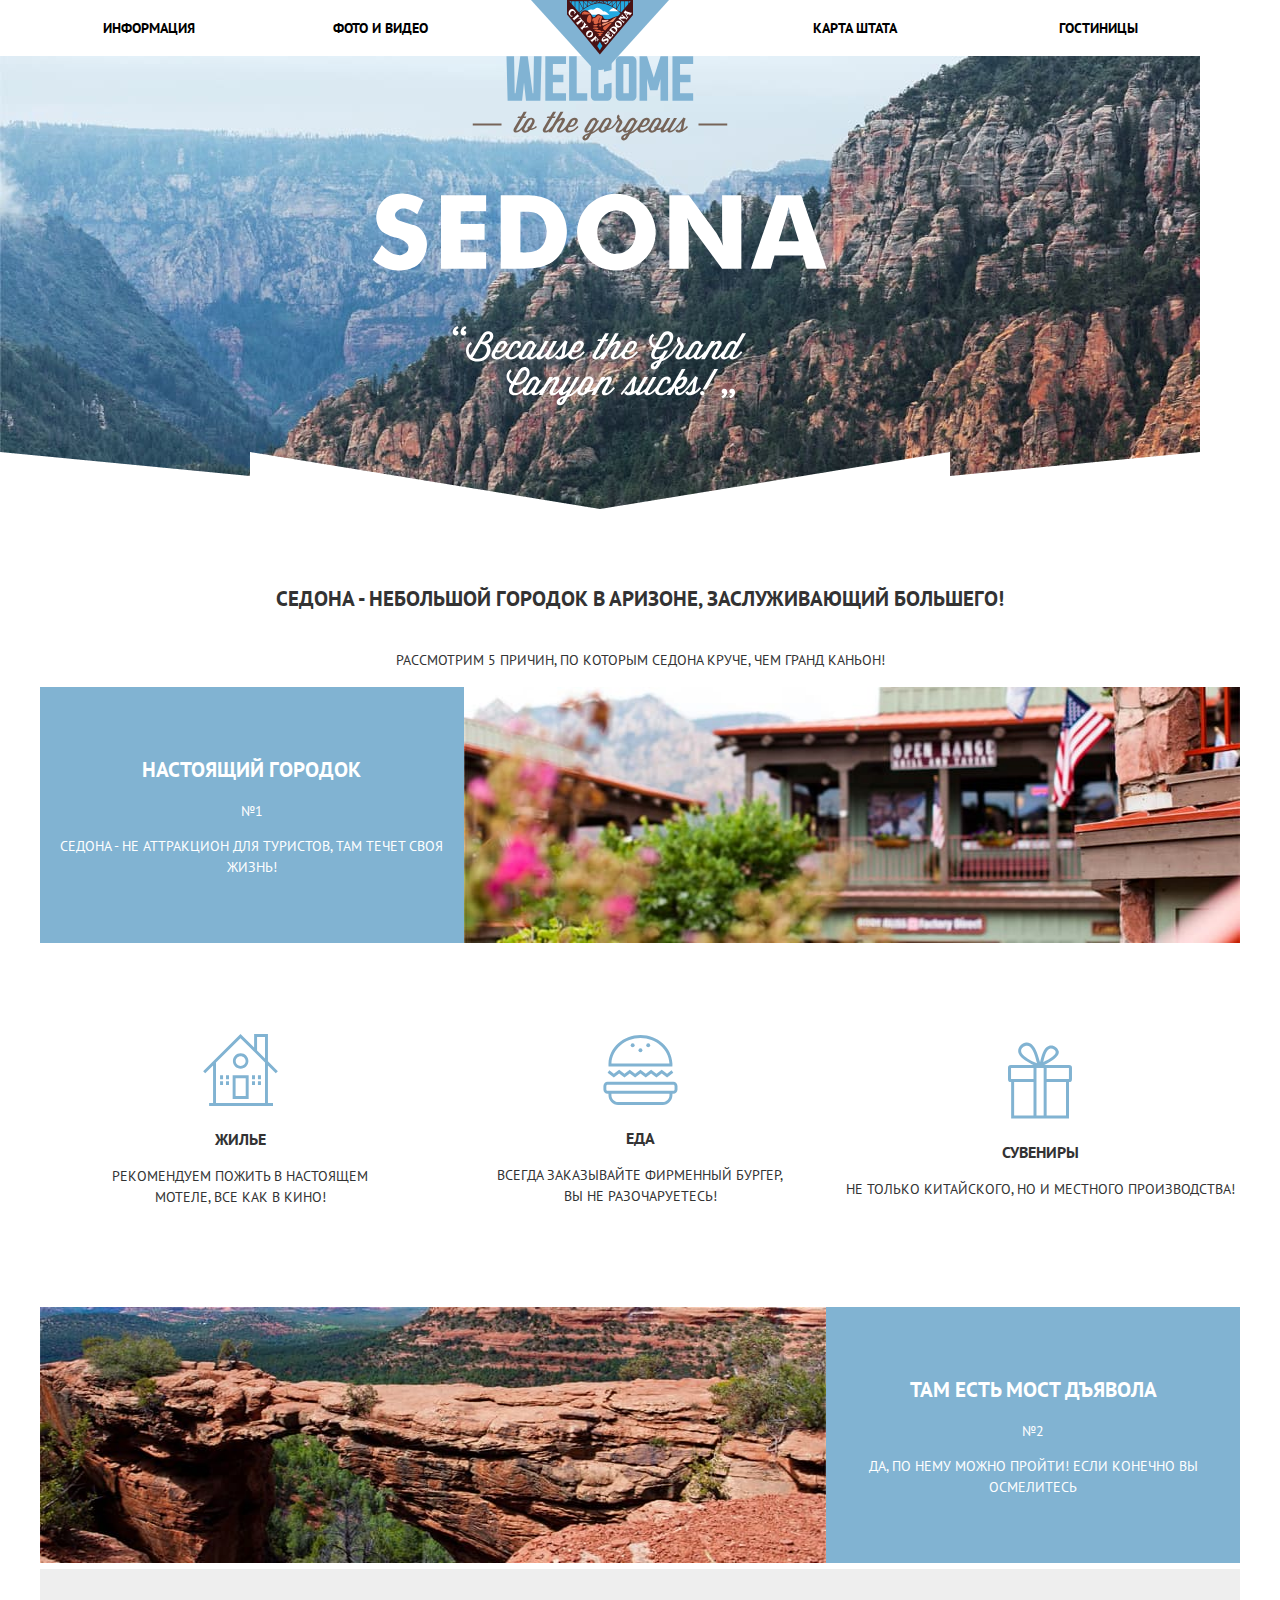
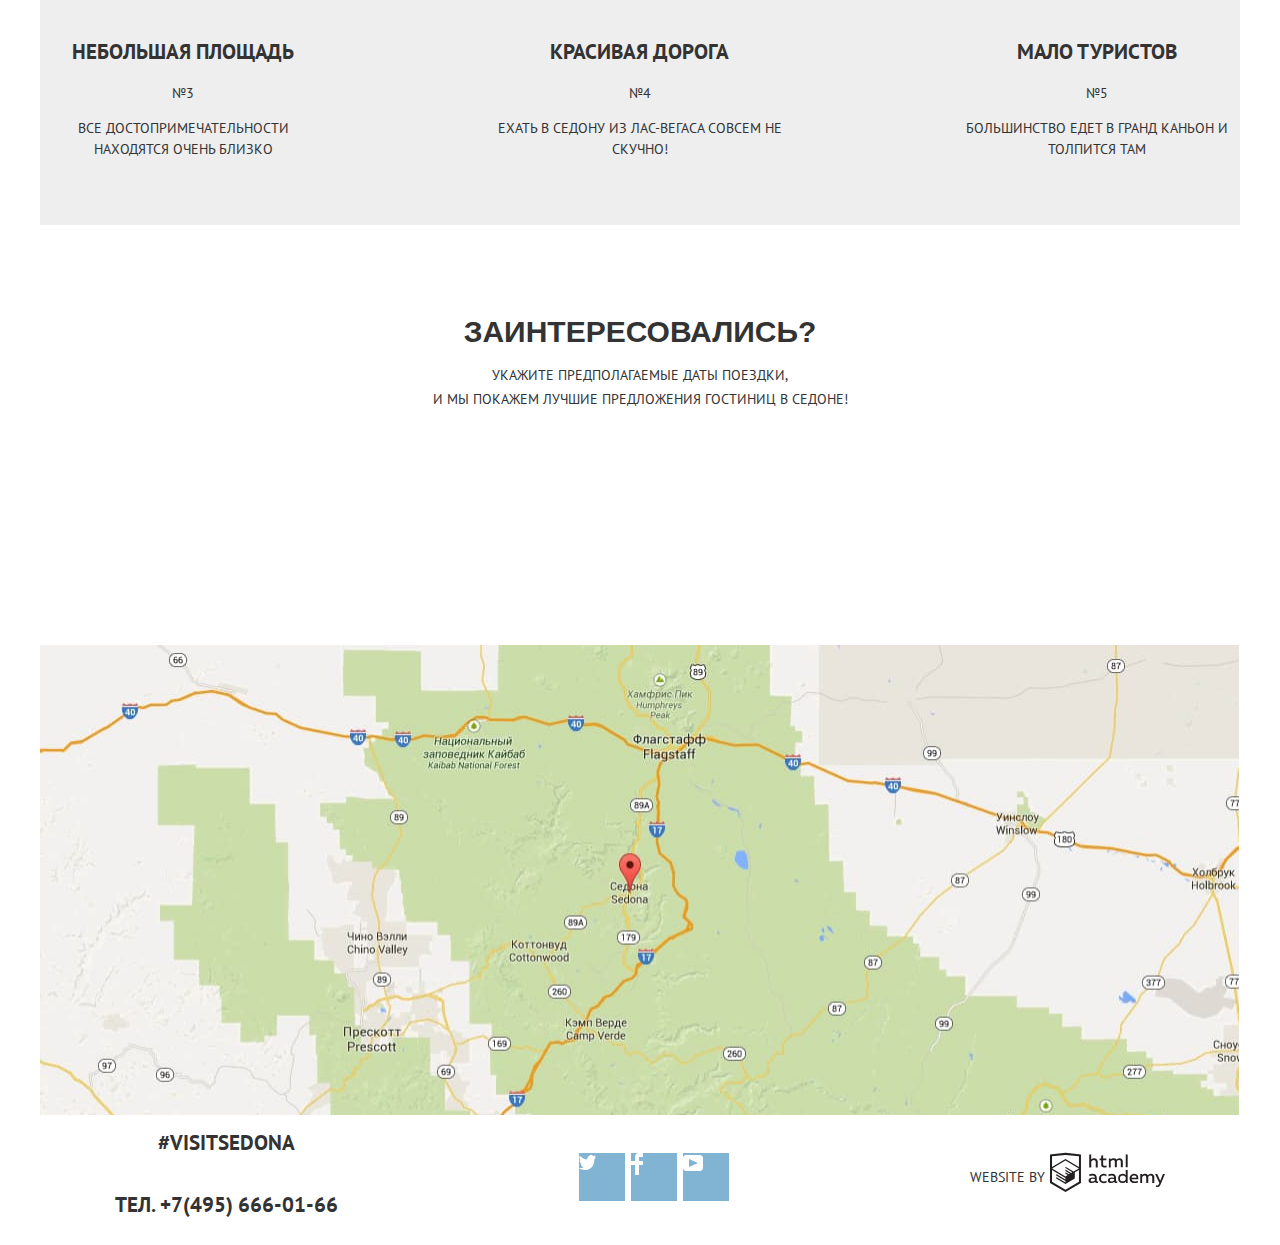
==== index.html @ ca32c901 "main, footer почти готовы" ====
<!DOCTYPE html>
<html class="page" lang="ru">
  <head>
    <meta charset="utf-8">
    <title>Седона</title>
    <link href="https://fonts.googleapis.com/css2?family=PT+Sans:wght@400;700&display=swap" rel="stylesheet">
    <link href="normalize.css" rel="stylesheet">
    <link href="css/style.css" rel="stylesheet">
  </head>

  <body class="page-body">

     <header class="header">
        
      <div class="main-container"> 
        
         
          <nav class="header-navigation">
           <img class="logo" src="img/logo-sedona.svg" width="138" height="70" alt="Логотип города Седона"> 
            <ul class="site-navigation">
             <ul class="menu-left">
              <li><a href="blank.html">Информация</a></li>
              <li><a href="blank.html">Фото и видео</a></li>
             </ul>
             <ul class="menu-right">
              <li><a href="blank.html">Карта штата</a></li>
              <li><a href="hotels.html">Гостиницы</a></li>
             </ul>
            </ul>
           <a>
            <img class="header-image" src="img/intro-welcome.svg" width="456" height="350" alt="Добро пожаловать в Седону">
          </a>
          </nav>
          <img class="mask" src="img/shape.png" width="1200" height="57">
        
       </div> 
          

        
     </header>

       <main class="main-container">
         <h1 class="visually-hidden">Sedona</h1>
         
         <section class="intro">
           <h2 class="visually-hidden">Причины</h2>
            <h3>Седона - небольшой городок в Аризоне, 
             заслуживающий большего!</h3>
            <p>
             Рассмотрим 5 причин, по которым Седона круче, чем Гранд Каньон!
            </p>
         </section>

        <div class="wrapper">
        <section class="features">
          <h3 class="visually-hidden">Преимущества</h3>
           
          <ul class="features-list"> 
            <li class="list-bg">
              <h3>Настоящий городок</h3>
              <span>
                №1
              </span>
              <p class="sedona-info">
                Седона - не аттракцион для туристов, там течет своя жизнь!
              </p>
            </li>
            <li>
              <figure class="image">
                <img src="img/cafe.jpg" width="800" height="256" alt="Кафе в Седоне"> 
              </figure>
            </li>
           </ul>

            <ul class="features-list-first">
                <li class="feature-item">
                  <img src="img/icon-1.svg" width="75" height="72" alt="Жилье"> 
                  <h3>Жилье</h3>
                  <p>
                    Рекомендуем пожить в настоящем<br> мотеле, все как в кино!
                  </p>
                </li>
                <li class="feature-item">
                  <img src="img/icon-3.svg" width="75" height="70" alt="Еда">
                  <h3>Еда</h3>
                  <p>
                    Всегда заказывайте фирменный бургер,<br> вы не разочаруетесь!
                  </p>
                </li>
                <li class="feature-item">
                  <img src="img/icon-2.svg" width="64" height="77" alt="Сувениры">
                  <h3>Сувениры</h3>
                  <p>
                     Не только китайского, но и местного производства!
                  </p>
                </li>
             </ul>
            
            <ul class="features-list">
            <li>
              <figure class="image">
                <img src="img/canyon.jpg" width="800" height="256" alt="Каньон в Седоне">
              </figure>
            </li> 
            <li class="list-bg">
              <h3>Там есть мост дъявола</h3>
              <span>
                №2
              </span>
              <p class="sedona-info">
                Да, по нему можно пройти! Если конечно вы осмелитесь
              </p>
            </li>
           </ul>

           <ul class="features-list-second">
            <li>
              <h3>Небольшая площадь</h3>
              <span>
                №3
              </span>
              <p>
                Все достопримечательности находятся очень близко
              </p>
            </li>
            <li>
              <h3>Красивая дорога</h3>
              <span>
                №4
              </span>
              <p>
                Ехать в Седону из Лас-Вегаса совсем не скучно!
              </p>
            </li>
            <li>
              <h3>Мало туристов</h3>
              <span>
                №5
              </span>
              <p>
                Большинство едет в Гранд Каньон и толпится там
              </p>
            </li>
          </ul>

         </section> 
         </div>

         <section>
          <div class="booking"> 
           <button class="button-form" type="button">Заинтересовались?</button>
           <p>
             Укажите предполагаемые даты поездки,<br>
             и мы покажем лучшие предложения гостиниц в Седоне!
           </p>
           </div>
         </section>
         <div class="map">
           <img src="img/map.jpg" width="1199" height="594" alt="Как добраться">
         </div>
          
       </main>

    <footer class="footer">
      <div class="container">
      <section class="footer-contacts">
         <h2>#visitsedona</h2>
        <p class="footer-phone-number">
          тел. +7(495) 666-01-66
        </p>      
      </section>

      <section class="footer-social">
        <h2 class="visually-hidden">Давайте дружить</h2>
        <div class="social">

            <a class="button button-social twitter background" href="blank.html">
              <img src="img/twitter.svg" width="17" height="17" alt="Twitter">
            </a>
          
            <a class="button button-social facebook background" href="blank.html">
              <img src="img/fb-icon.svg" width="12" height="22" alt="Facebook">
            </a>
         
            <a class="button button-social youtube background" href="blank.html">
              <img src="img/youtube.svg" width="20" height="16" alt="YouTube">
            </a>
          
      </div>
      </section>

      <p class="footer-copyright">
        <span class="developer">Website by</span>
        <a href="https://htmlacademy.ru">
        <img class="logo-developer" src="img/logo-htmlacademy.svg" width="115" height="41" alt="Логотип HTML Academy">
        </a>
      </p>
      </div>
    </footer>

    <section class="modal">
      <button class="button button-booking" type="button">Поиск гостиницы в Седоне</button>
       <form class="search-form" action="https://echo.htmlacademy.ru" method="post">
        <p>
         <label for="checkin-date">Дата заезда:</label>                  
         <input class="checkin-date" id="checkin-date" type="text" name="date" placeholder="01.01.2020">     
       </p>
       <p>
         <label for="checkout-date">Дата выезда:</label>                  
         <input class="checkout-date" id="checkout-date" type="text" name="date" placeholder="01.01.2020">     
       </p>
       <p>
         <label for="adults">Взрослые:</label>                  
         <input class="adults" id="adults" type="number" name="adults" >     
       </p>
       <p>
         <label for="childs">Дети:</label>                  
         <input class="childs" id="childs" type="number" name="childs" >     
       </p>
       <button class="button button-search" type="submit">Найти</button>
      </form>  
      </section>
    
  </body>
</html>
---- css/style.css ----
:root {
  --basic-black: #000000;
  --basic-extra-dark: #333333;
  --basic-dark-brown: #503e33;
  --basic-brown: #604e43;
  --basic-dark: #766357;
  --basic-grey: #666666;
  --basic-dark-blue: #5496bd;
  --basic-blue: #669ec0;
  --basic-neutral: #81b3d2;
  --basic-neutral-light: #eBeBeB;;
  --basic-extra-light: #eeeeee;
  --basic-light: #e5e5e5;
  --basic-white: #ffffff;

  --special: #f2f2f2;
}

body {
  min-width: 1200px;
  margin: 0;
  padding: 0;
  font-family: "PT Sans", sans-serif;
  font-size: 14px;
  line-height: 21px;
  font-weight: normal;
  color: var(--basic-extra-dark);
  text-transform: uppercase;
  background-color: var(--basic-white);
}

@font-face {
  font-family: "ptsans";
  src: url("ptsans.woff2") format("woff2"),
       url("ptsans.woff") format("woff");
  font-style: normal;
  font-weight: normal;
}

a {
  text-decoration: none;
}

img {
  max-width: 100%;
 /* height: auto;*/
}

.visually-hidden {
  position: absolute;
  clip: rect(0 0 0 0);
  width: 1px;
  height: 1px;
  margin: -1px;
}

.booking {
  line-height: 24px; 
  text-align: center;
}

 /* buttons */

.button-form {
  padding: 0;
  border: none;
  font-style: inherit;
  font-size: 30px;
  font-weight: bold;
  text-transform: uppercase;
  color: inherit;
  background-color: transparent;
  cursor: pointer;
}

.button {
  background-color: var(--basic-neutral);
  color: var(--basic-white);
  font-size: 21px;
  font-style: inherit;
  font-weight: bold;
  text-transform: inherit;
  border: none;
}

.button:hover {
  background-color: var(--basic-blue);
}

.button:focus {
  background-color: var(--basic-dark-blue);
  outline: none;
}

.button-hotel {
  font-size: 14px;
  font-style: normal;
}

.button-booking {
  background-color: var(--basic-dark);
  font-size: 14px;
}
.button-booking:hover {
  background-color: var(--basic-brown);
}

.button:focus:not(.button-hotel):not(.button-search) {
  background-color: var(--basic-dark-brown) ;
}

/* Modal */

.modal {
  font-weight: bold;
  color: var(--basic-black);
  background-color: var(--basic-white);
  box-shadow: 0px 7px 15px rgba(0, 1, 1, 0.15);
  line-height: 26px;
}

.modal .button-booking,
.button-search {
   font-size: 21px;
   font-weight: bold;
 }

.search-form input[type="text"],
.search-form input[type="number"] {
  font: inherit;
  font-weight: bold;
  color: var(--basic-black);
  text-transform: uppercase;
  background-color: var(--special);
  border: none;
}

.search-form input[type="text"]:hover {
  background-color: var(--basic-neutral-light);
}

.search-form input[type="text"]:focus {
  background-color: var(--basic-white);
  outline: none;
}

.search-form input[type="number"]:focus {
  outline: none;
}

.checkin-date,
.checkout-date {
  background-image: url("../img/calendar.svg");
  background-position: right;
  background-repeat: no-repeat;
}

.adults,
.childs {
  background-image: url("../img/rectangle.svg"),
                    url("../img/union.svg");
  background-position: right 20px;
  background-repeat: no-repeat;
}

.modal {
  display: none;
}

/* Grid */

.page {
  height: 100%;
}

.page-body {
  min-height: 100%;
  display: grid;
  grid-template-rows: min-content 1fr min-content;
  align-content: start;
}

.container {
  width: 1050px;
  margin: 0 auto;
}

.main-container {
  width: 1200px;
  margin: 0 auto;
}

/* header */

.header {
  font-size: 14px;
  font-weight: bold;
  line-height: 26px;
  min-height: 56px;
  color: var(--basic-black);
  background-color: var(--basic-white);
  background-image: url("../img/bg.jpg");               
  background-position: top center;
  background-repeat: no-repeat; 
  position: relative;
  width: 1200px;
  height: 565px;
}

.mask {
  position: absolute;
  top: 452px;
}

.header-navigation {
  display: flex;
  flex-direction: column;
  align-items: center; 
}

.header-image {
  position: relative;
  width: 456px;
  height: 350px;
  order: 2;
}

.menu-left {
  display: flex;
  justify-content: space-between;
  width: 325px;
  list-style: none;
  padding-right: 130px;
}

.menu-right {
  display: flex;
  justify-content: space-between;
  width: 325px;
  list-style: none;
  padding-left: 130px;
}

.header-navigation-wrapper {
  display: flex;
  width: 100%;
  justify-content: center;
  margin-bottom: 70px;
  background-color: var(--basic-white);
}

.logo {
  position: absolute;
} 
  
.site-navigation {
  display: flex;
  justify-content: space-around;
  flex-wrap: wrap;
  width: 1200px;
  margin: 0;
  padding: 0;
  list-style: none;
  height: 56px;
  background-color: var(--basic-white);
} 

.site-navigation a {
  color: var(--basic-black);
  display: block;
  padding-top: 15px;
  padding-bottom: 15px;
}

.site-navigation a:hover {
  color: var(--basic-neutral);
}

.site-navigation a:focus {
  color: var(--basic-black);
  opacity: 0.3;
}

.site-navigation a:active {
  color: var(--basic-dark);
}

.booking {
  display: flex;
  flex-direction: column;
  justify-content: center;
  align-items: center;
  min-height: 290px;
}

.sedona-info {
  text-align: center;
}

/* footer */

.footer {
  position: relative; 
  background-color: var(--basic-white);
}

.footer .container {
  display: flex;
  justify-content: space-between;
  align-items: center;
}

.footer-contacts {
  display: flex;
  flex-direction: column;
  justify-content: center;
  align-items: center;
  margin: 0;
}

.social {
  display: flex;
  width: 150px;
  justify-content: space-between;
  align-items: center;
}

.background {
  width: 46px;
  height: 48px;
  fill: var(--basic-neutral);
}

.footer-phone-number {
  font-size: 21px;  
  line-height: 26px;
  font-weight: bold;
}

.footer-copyright {
  display: flex;
  width: 195px;  
  justify-content: space-between;
  line-height: 26px;
}

.developer {
  align-self: center;  
}

/* main */

.intro {
  display: flex;
  flex-direction: column;
  justify-content: center;
  align-items: center;
  text-align: center;
  line-height: 26px;
}

.intro h3 {
  font-size: 21px;
}

.features-list h3 {
  font-size: 21px;  
}

.feature-item {
  list-style: none;
  text-align: center;
}

.features-list {
  display: flex;
  list-style: none;
  margin: 0;
  padding: 0;  
}

.features-list-first {
  display: grid;
  min-height: 330px;
  grid-template-columns: 1fr 1fr 1fr;
  padding: 0;
  align-items: center;
}

.list-bg {
  display: flex;
  flex-direction: column;
  justify-content: center;
  align-items: center;
  max-height: 256px;
  color: var(--basic-white);
  background-color: var(--basic-neutral);
}

.features-list-second {
  display: grid;
  grid-template-columns: 1fr 1fr 1fr;
  align-items: center;
  column-gap: 170px;
  
  min-height: 256px;
  list-style: none;
  margin: 0;
  padding: 0;
  background-color: var(--basic-extra-light);
}

.features-list-second li {
  display: flex;
  flex-direction: column;
  justify-content: center;
  align-items: center;
}

.features-list-second p {
  text-align: center;
}

.features-list-second h3 {
  font-size: 21px;
  line-height: 21px;
}

.image {
  margin: 0;
  padding: 0;
}

.mask {
  background-position: center;
}

.map {
  position: relative;
  top: 130px;
}
/* hotels.html */

.hotels-list {
  list-style: none;
 }

.up,
.down {
  outline: none;
}

.group {
  border: none;
}

.facilities,
.accomodation,
.sort {
  list-style: none;
}

.hotels h2:hover {
  color: var(--basic-neutral);
}

.hotels h2:active {
  color: var(--basic-black);
  opacity: 0.3;
}

/* range-slider */

.filter {
  margin: 0;
  padding: 0;
  border: none;  
}

.range-filter {
  width: 302px;
  margin-top: 20px;
}

.filter legend {
  font-weight: bold;
  font-size: 16px;
  line-height: 21px;
  color: var(--basic-black);
  text-transform: uppercase;
 }

 .range-controls {
  position: relative; 
  height: 80px;
  padding-top: 39px;
  border-radius: 5px;
  margin-bottom: 23px;
 }

 .range-controls .scale {
   height: 2px;
   background-color: var(--basic-black);
   mix-blend-mode: normal;
   opacity: 0.3;
 }

 .range-controls .bar {
   width: 248px;
   height: 2px;
   background: var(--basic-neutral);
 }

 .range-controls .toggle {
  position: absolute;
  top: 31px;
  left: 0;
  width: 4px;
  height: 4px;
  padding: 0;
  border-radius: 50%;
  box-shadow: #ababab;
  border: 8px solid var(--basic-neutral);
  background-color: #ababab;
  box-shadow: 0 2px 1px 0 #cfcfcf;
  cursor: pointer;
}

.range-controls .toggle-min {
  left: 0;
}

.range-controls .toggle-max {
  left: 248px;
}

.price-control label {
  font-size: 14px;
  text-transform: uppercase;
  color: var(--basic-extra-dark); /* поменять */
}

.price-control input {
  font-size: inherit;
  width: 159px;
  height: 36px;
  text-align: center;
  color: var(--basic-extra-dark);/* поменять */
}

.price-control {
  display: flex;
  justify-content: space-between;
}
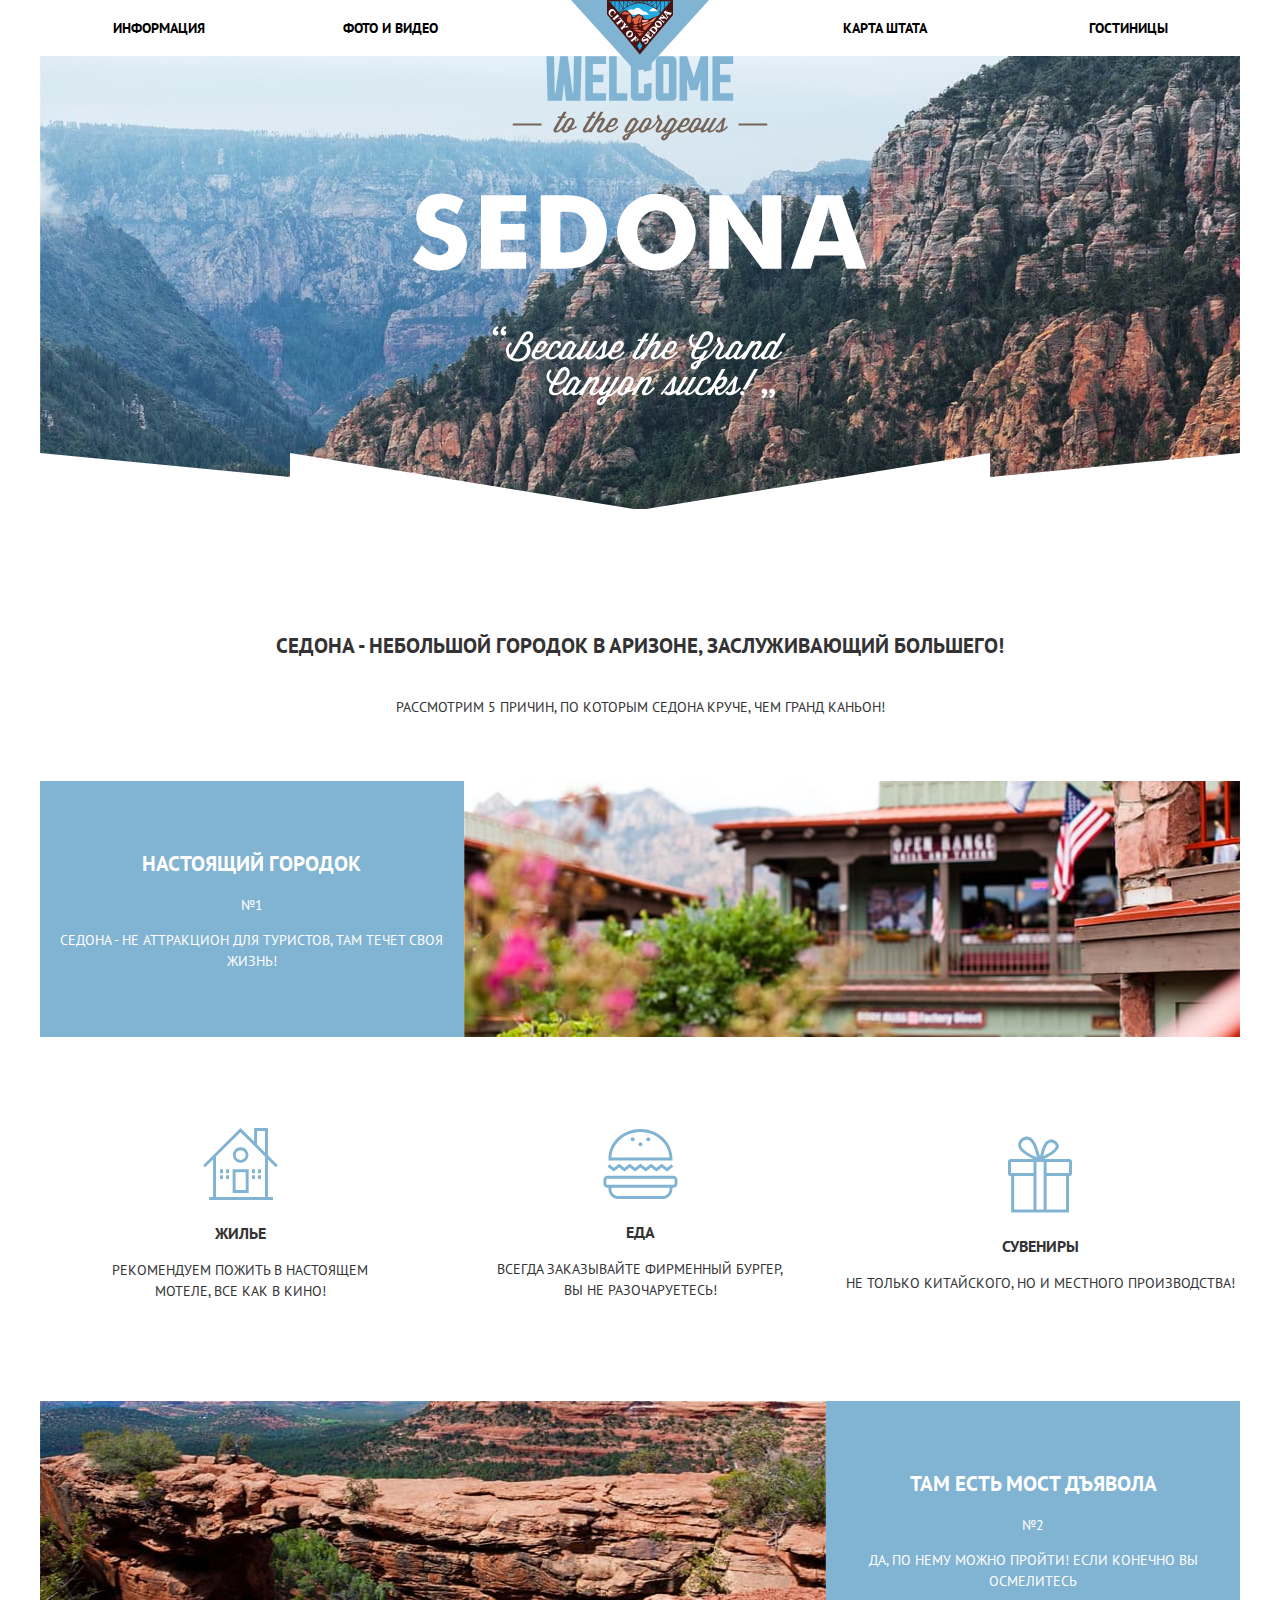
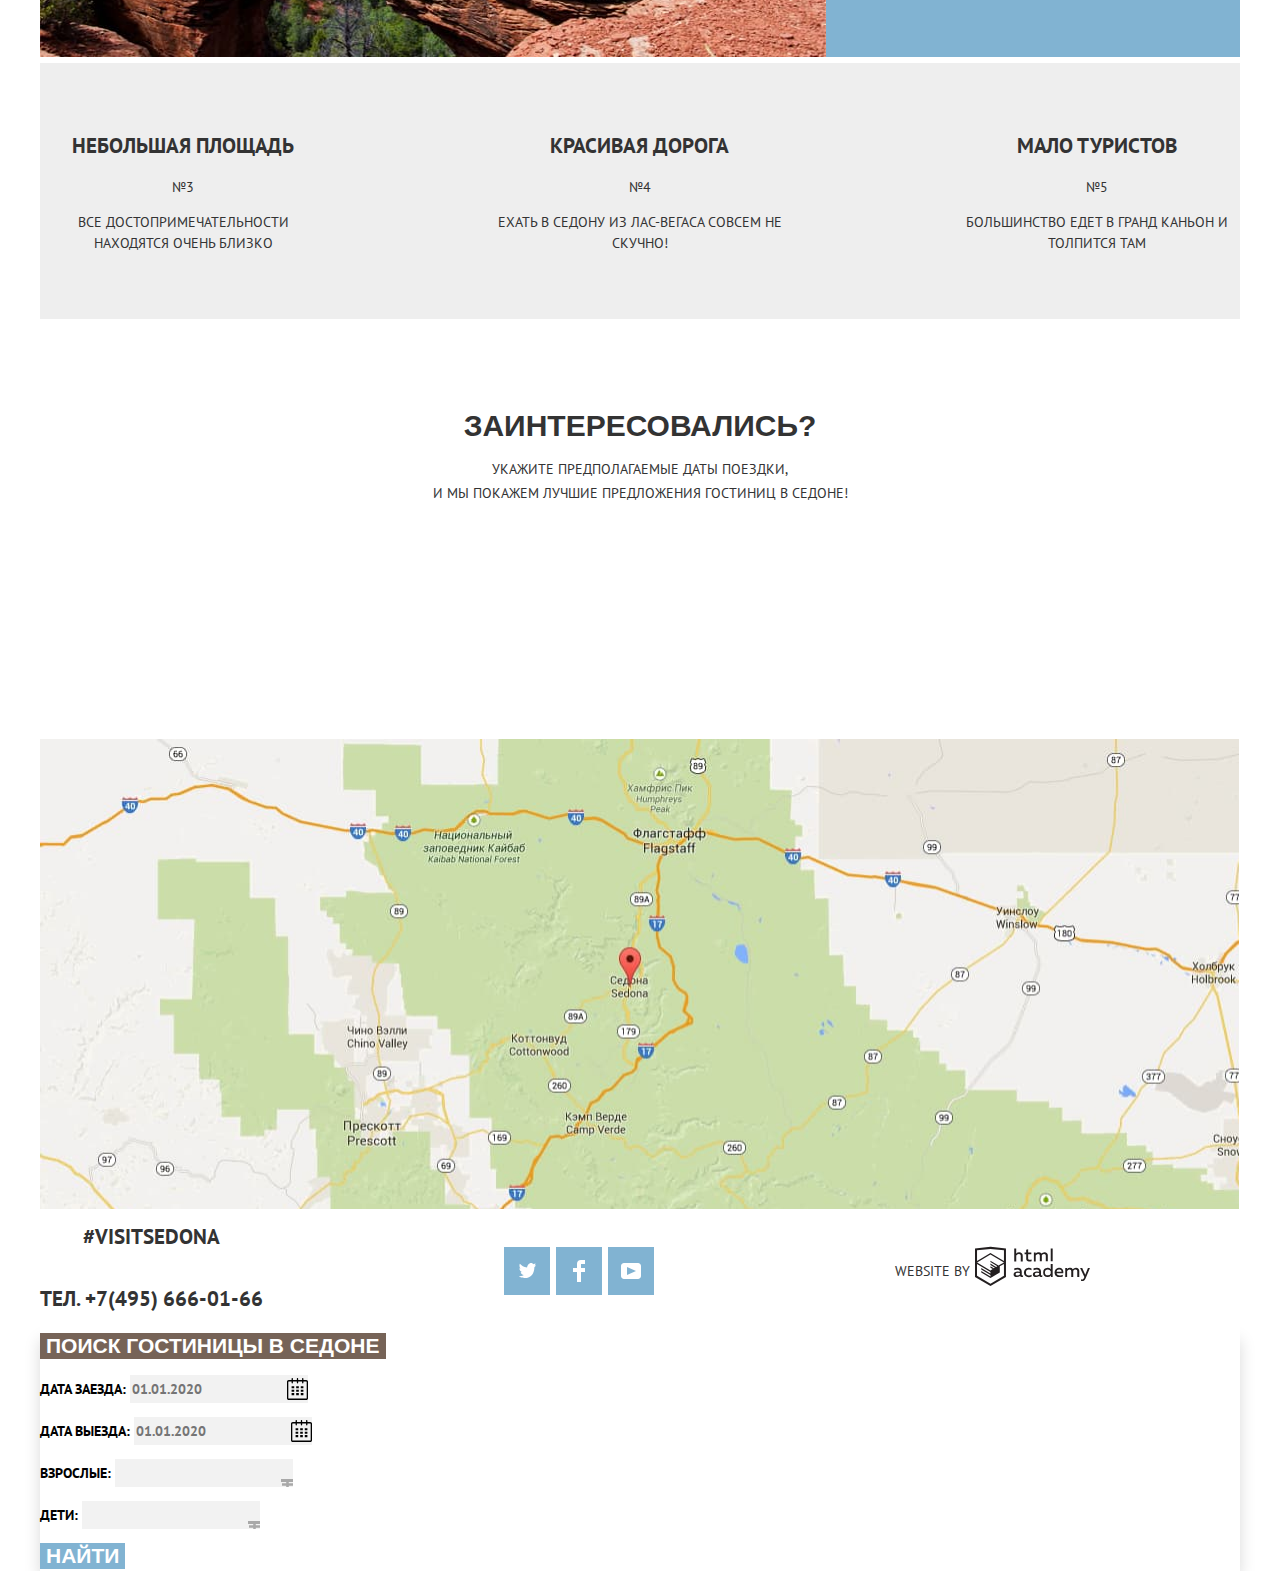
==== commit e2101b76: "сетки . продолжение" ====
--- a/index.html
+++ b/index.html
@@ -4,17 +4,16 @@
     <meta charset="utf-8">
     <title>Седона</title>
     <link href="https://fonts.googleapis.com/css2?family=PT+Sans:wght@400;700&display=swap" rel="stylesheet">
-    <link href="normalize.css" rel="stylesheet">
+    <link href="css/normalize.css" rel="stylesheet">
     <link href="css/style.css" rel="stylesheet">
   </head>
 
   <body class="page-body">
 
-     <header class="header">
+     <header class="header-main">
         
       <div class="main-container"> 
         
-         
           <nav class="header-navigation">
            <img class="logo" src="img/logo-sedona.svg" width="138" height="70" alt="Логотип города Седона"> 
             <ul class="site-navigation">
@@ -26,10 +25,11 @@
               <li><a href="blank.html">Карта штата</a></li>
               <li><a href="hotels.html">Гостиницы</a></li>
              </ul>
+             <div class="header-image">
+              <img src="img/intro-welcome.svg" width="456" height="350" alt="Добро пожаловать в Седону">
+            </div>
             </ul>
-           <a>
-            <img class="header-image" src="img/intro-welcome.svg" width="456" height="350" alt="Добро пожаловать в Седону">
-          </a>
+           
           </nav>
           <img class="mask" src="img/shape.png" width="1200" height="57">
         
--- a/css/style.css
+++ b/css/style.css
@@ -163,9 +163,9 @@
   background-repeat: no-repeat;
 }
 
-.modal {
+/* .modal {
   display: none;
-}
+} */
 
 /* Grid */
 
@@ -178,21 +178,20 @@
   display: grid;
   grid-template-rows: min-content 1fr min-content;
   align-content: start;
+  justify-content: center;
 }
 
 .container {
   width: 1050px;
-  margin: 0 auto;
 }
 
 .main-container {
   width: 1200px;
-  margin: 0 auto;
 }
 
 /* header */
 
-.header {
+.header-main {
   font-size: 14px;
   font-weight: bold;
   line-height: 26px;
@@ -209,7 +208,7 @@
 
 .mask {
   position: absolute;
-  top: 452px;
+  top: 453px;
 }
 
 .header-navigation {
@@ -220,9 +219,13 @@
 
 .header-image {
   position: relative;
+  align-content: center;
   width: 456px;
   height: 350px;
-  order: 2;
+} 
+
+ul .menu-left {
+  padding-left: 0;
 }
 
 .menu-left {
@@ -265,7 +268,7 @@
   background-color: var(--basic-white);
 } 
 
-.site-navigation a {
+.site-navigation a:not(.header-image) {
   color: var(--basic-black);
   display: block;
   padding-top: 15px;
@@ -326,6 +329,9 @@
 }
 
 .background {
+  display: flex;
+  justify-content: center;
+  align-items: center;
   width: 46px;
   height: 48px;
   fill: var(--basic-neutral);
@@ -355,6 +361,7 @@
   flex-direction: column;
   justify-content: center;
   align-items: center;
+  height: 216px;
   text-align: center;
   line-height: 26px;
 }
@@ -431,33 +438,127 @@
   padding: 0;
 }
 
-.mask {
-  background-position: center;
-}
-
 .map {
   position: relative;
   top: 130px;
 }
+
 /* hotels.html */
 
-.hotels-list {
-  list-style: none;
- }
-
-.up,
-.down {
+.header {
+  font-weight: bold;
+  line-height: 26px;
+  height: 56px;
+}
+
+.form {
+  display: flex;
+  justify-content: space-between;
+  font-size: 16px;
+  line-height: 21px;
+  color: var(--basic-white);
+  background-image: url("../img/bg.jpg");
+}
+
+.hotels-list  {
+  display: flex;
+  flex-direction: column;
+  justify-content: space-between;
+  height: 452px;
+  margin: 0;
+  padding: 0;
+  list-style: none;
+}
+
+.hotel-wrap {
+  display: flex;
+  justify-content: flex-start;
+}
+
+.hotels-list .hotel-intro {
+  display: flex;
+  flex-direction: row;
+  justify-content: space-between;
+} 
+
+.hotel-info-wrapper {
+  display: flex;
+  flex-direction: column;
+  width: 256px;
+  justify-content: space-between;
+}
+
+.hotel-info-wrapper h2 {
+  margin: 0;
+}
+
+.hotel-image {
+  padding-right: 30px;
+}
+
+/* output */
+
+.output {
+  display: flex;
+  justify-content: space-between;
+  align-items: center;
+  height: 87px;
+}
+
+.found {
+  font-size: 21px;
+  font-weight: bold;
+  line-height: 26px;
+}
+
+.sort-by {
+  display: flex;
+  justify-content: space-between;
+  font-size: 12px;
+  line-height: 18px;
+  color: var(--basic-black);
+  border: none;
+}
+
+.sort-by .by {
+  display: flex;
+  justify-content: space-between;
+  list-style: none;
+  margin: 0;
+  padding: 0;
+}
+
+.by li:not(.price) {
+  text-decoration: underline;
+  text-decoration-style: dotted;
+  text-decoration-color: var(--basic-neutral);
+  opacity: 0.3;
+}
+
+.by .price {
+  color: var(--basic-neutral);
+}
+
+.up-down {
+  background-color: transparent;
   outline: none;
+  border: none;
 }
 
 .group {
   border: none;
+}
+
+.group legend {
+  font-weight: bold;
 }
 
 .facilities,
 .accomodation,
 .sort {
   list-style: none;
+  margin: 0;
+  padding: 0;
 }
 
 .hotels h2:hover {
@@ -469,6 +570,12 @@
   opacity: 0.3;
 }
 
+.bg-hotels {
+  background-image: url("../img/bg.jpg");
+  background-repeat: no-repeat;
+  /*filter: blur(5px);*/
+}
+
 /* range-slider */
 
 .filter {
@@ -486,7 +593,7 @@
   font-weight: bold;
   font-size: 16px;
   line-height: 21px;
-  color: var(--basic-black);
+  color: var(--basic-white);
   text-transform: uppercase;
  }
 
@@ -500,7 +607,7 @@
 
  .range-controls .scale {
    height: 2px;
-   background-color: var(--basic-black);
+   background-color: var(--basic-white);
    mix-blend-mode: normal;
    opacity: 0.3;
  }
@@ -508,7 +615,7 @@
  .range-controls .bar {
    width: 248px;
    height: 2px;
-   background: var(--basic-neutral);
+   background: var(--basic-white);
  }
 
  .range-controls .toggle {
@@ -520,7 +627,7 @@
   padding: 0;
   border-radius: 50%;
   box-shadow: #ababab;
-  border: 8px solid var(--basic-neutral);
+  border: 8px solid var(--basic-white);
   background-color: #ababab;
   box-shadow: 0 2px 1px 0 #cfcfcf;
   cursor: pointer;
@@ -537,7 +644,7 @@
 .price-control label {
   font-size: 14px;
   text-transform: uppercase;
-  color: var(--basic-extra-dark); /* поменять */
+  color: var(--basic-white); 
 }
 
 .price-control input {
@@ -545,10 +652,39 @@
   width: 159px;
   height: 36px;
   text-align: center;
-  color: var(--basic-extra-dark);/* поменять */
+  color: var(--basic-white);
+  background-color: transparent;
+  border: none;
+}
+
+.price-control input[type="number"]:focus {
+  outline: none;  
 }
 
 .price-control {
   display: flex;
   justify-content: space-between;
-}
+  border: 2px solid var(--basic-white);
+}
+
+.button-show {
+  font-family: inherit;
+  text-transform: inherit;
+  color: var(--basic-white);
+  font-size: 14px;
+  line-height: 21px;
+  background-color: transparent;
+  border: 2px solid var(--basic-white);
+  cursor: pointer;
+  padding: 7px 36px 8px 35px;
+}
+
+input::-webkit-outer-spin-button,
+input::-webkit-inner-spin-button {
+    -webkit-appearance: none;
+}
+
+input[type="number"] {
+  -moz-appearance: textfield;
+}
+
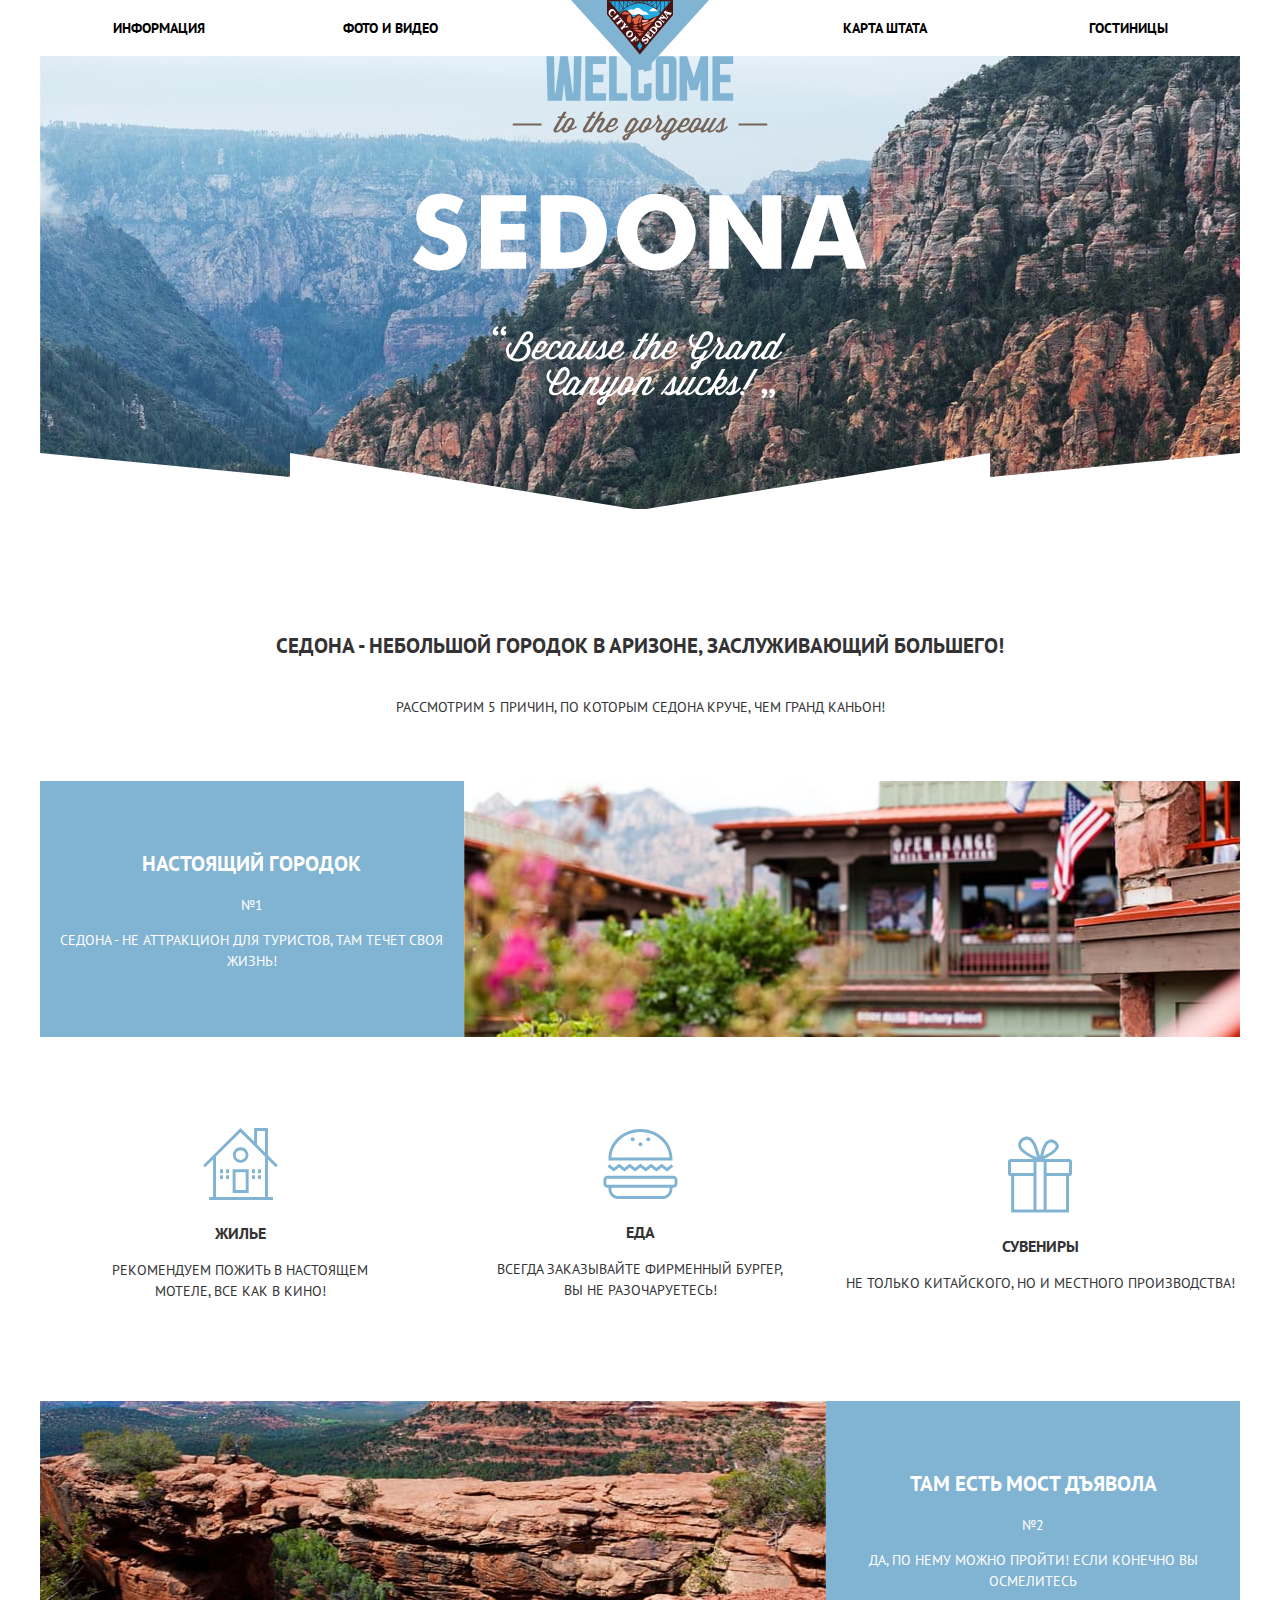
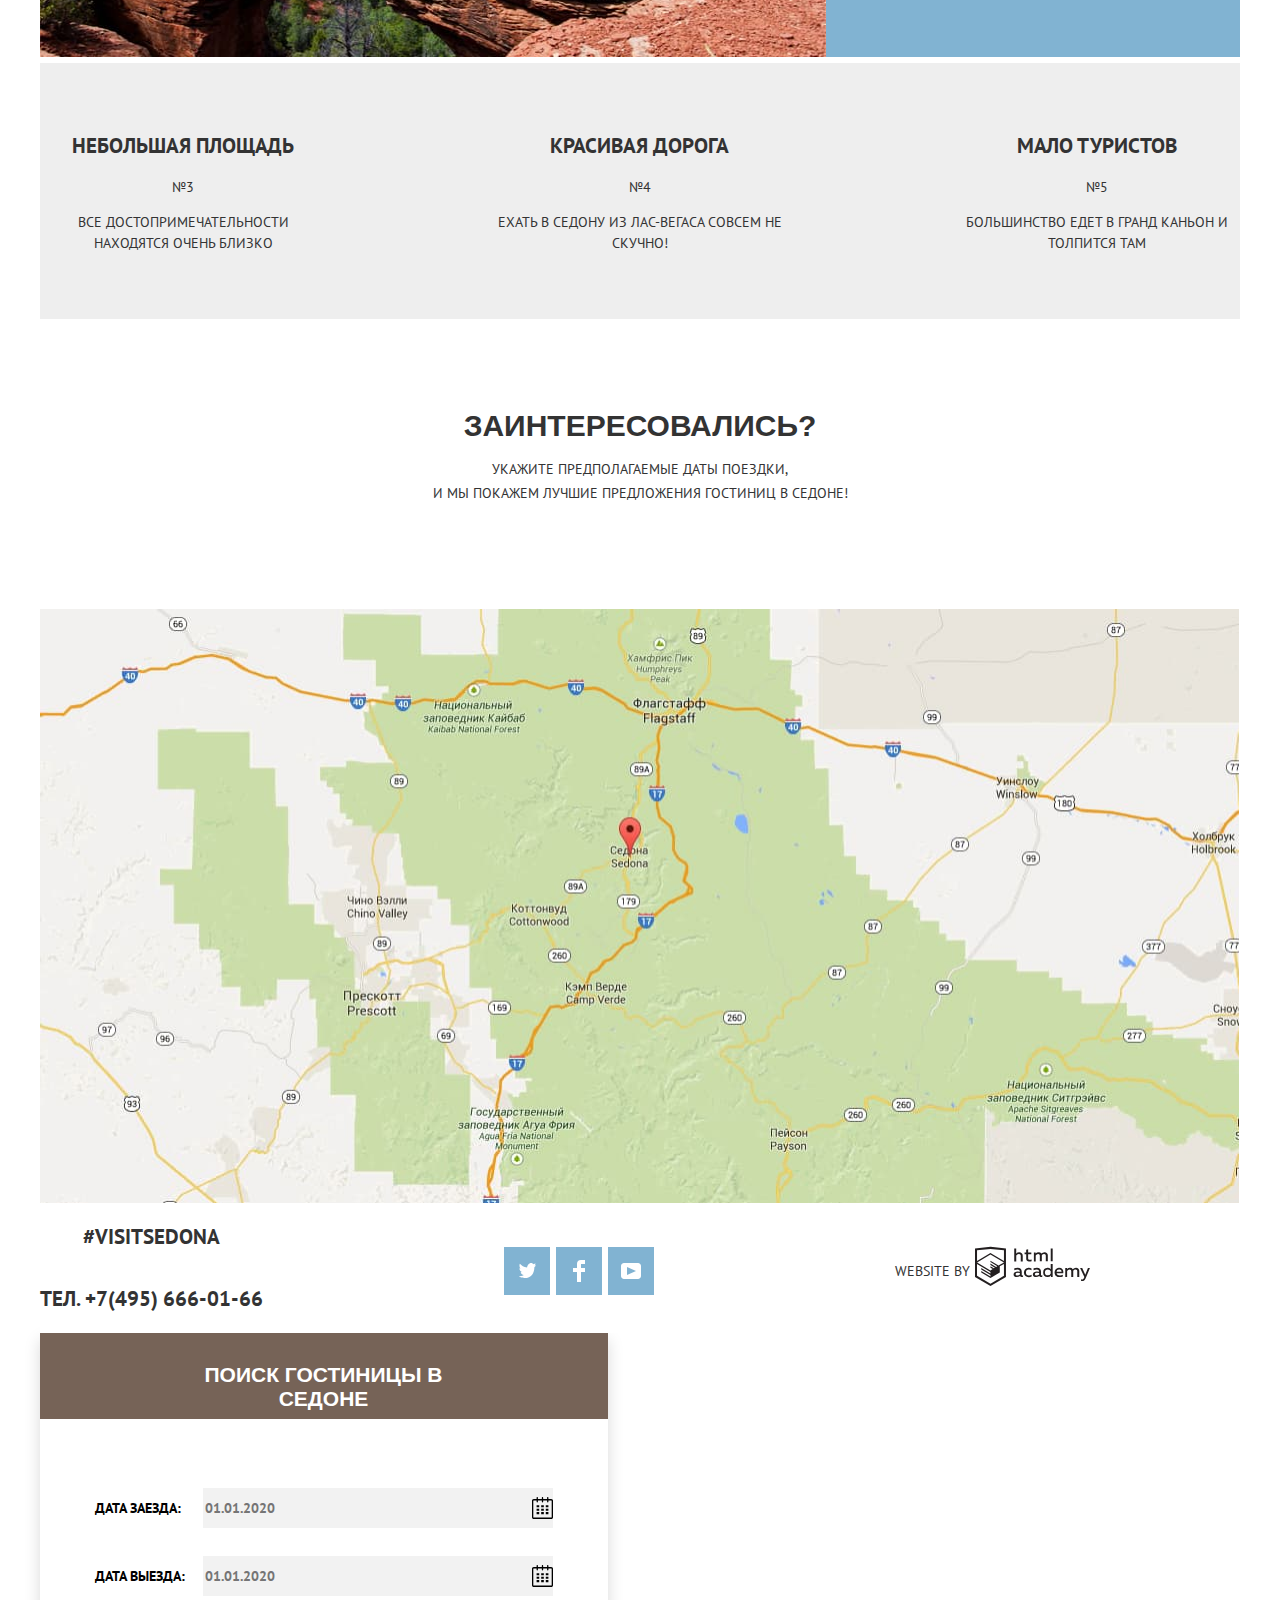
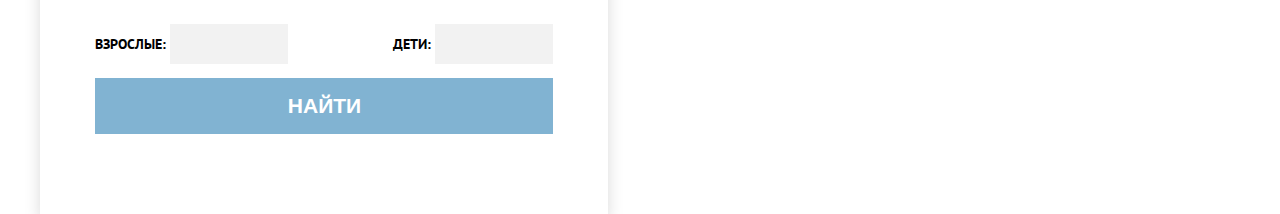
==== commit 0bc40c70: "hotel.html сетки" ====
--- a/index.html
+++ b/index.html
@@ -146,9 +146,8 @@
          </section> 
          </div>
 
-         <section>
-          <div class="booking"> 
-           <button class="button-form" type="button">Заинтересовались?</button>
+         <section class="booking">
+          <button class="button-form" type="button">Заинтересовались?</button>
            <p>
              Укажите предполагаемые даты поездки,<br>
              и мы покажем лучшие предложения гостиниц в Седоне!
@@ -157,9 +156,7 @@
          </section>
          <div class="map">
            <img src="img/map.jpg" width="1199" height="594" alt="Как добраться">
-         </div>
-          
-       </main>
+         </main>
 
     <footer class="footer">
       <div class="container">
@@ -201,14 +198,16 @@
     <section class="modal">
       <button class="button button-booking" type="button">Поиск гостиницы в Седоне</button>
        <form class="search-form" action="https://echo.htmlacademy.ru" method="post">
-        <p>
+       <div class="modal-inner">
+        <p class="date">
          <label for="checkin-date">Дата заезда:</label>                  
          <input class="checkin-date" id="checkin-date" type="text" name="date" placeholder="01.01.2020">     
        </p>
-       <p>
+       <p class="date">
          <label for="checkout-date">Дата выезда:</label>                  
          <input class="checkout-date" id="checkout-date" type="text" name="date" placeholder="01.01.2020">     
        </p>
+       <div class="amount">
        <p>
          <label for="adults">Взрослые:</label>                  
          <input class="adults" id="adults" type="number" name="adults" >     
@@ -217,7 +216,9 @@
          <label for="childs">Дети:</label>                  
          <input class="childs" id="childs" type="number" name="childs" >     
        </p>
+       </div>
        <button class="button button-search" type="submit">Найти</button>
+      </div>
       </form>  
       </section>
     
--- a/css/style.css
+++ b/css/style.css
@@ -95,18 +95,31 @@
 .button-hotel {
   font-size: 14px;
   font-style: normal;
+  padding: 3px 17px 3px 16px;
 }
 
 .button-booking {
   background-color: var(--basic-dark);
   font-size: 14px;
-}
+  padding: 3px 16px 3px 17px;
+}
+
+.button-hotel,
+.button-booking {
+  display: block;
+}
+
 .button-booking:hover {
   background-color: var(--basic-brown);
 }
 
 .button:focus:not(.button-hotel):not(.button-search) {
   background-color: var(--basic-dark-brown) ;
+}
+
+.buttons {
+  display: flex;
+  justify-content: space-between;
 }
 
 /* Modal */
@@ -117,13 +130,61 @@
   background-color: var(--basic-white);
   box-shadow: 0px 7px 15px rgba(0, 1, 1, 0.15);
   line-height: 26px;
+  width: 568px;
+}
+
+.search-form {
+  width: 568px;
+  height: 395px;
+  background-color: var(--basic-white);
+}
+
+.modal .button-booking {
+  display: block;
+  width: 568px;
+  height: 86px;
+  padding: 30px 125px 30px 124px;
 }
 
 .modal .button-booking,
 .button-search {
    font-size: 21px;
    font-weight: bold;
+   cursor: pointer;
  }
+
+.modal-inner {
+  display: flex;
+  flex-direction: column;
+  justify-content: center;
+  padding: 55px;
+}
+
+.modal .button-search {
+  display: block;
+  padding: 16px 181px 16px 182px;
+}
+
+.modal .date {
+  display: flex;
+  justify-content: space-between;
+  align-items: baseline;
+}
+
+.amount {
+  display: flex;
+  justify-content: space-between;
+}
+
+.search-form input[type="text"] {
+  width: 346px;
+  height: 38px;  
+}
+
+.search-form input[type="number"] {
+  width: 114px;
+  height: 38px;
+}
 
 .search-form input[type="text"],
 .search-form input[type="number"] {
@@ -152,14 +213,6 @@
 .checkout-date {
   background-image: url("../img/calendar.svg");
   background-position: right;
-  background-repeat: no-repeat;
-}
-
-.adults,
-.childs {
-  background-image: url("../img/rectangle.svg"),
-                    url("../img/union.svg");
-  background-position: right 20px;
   background-repeat: no-repeat;
 }
 
@@ -440,7 +493,6 @@
 
 .map {
   position: relative;
-  top: 130px;
 }
 
 /* hotels.html */
@@ -453,7 +505,8 @@
 
 .form {
   display: flex;
-  justify-content: space-between;
+  justify-content: space-around;
+  align-items: center;
   font-size: 16px;
   line-height: 21px;
   color: var(--basic-white);
@@ -485,6 +538,7 @@
   display: flex;
   flex-direction: column;
   width: 256px;
+  height: 90px;
   justify-content: space-between;
 }
 
@@ -514,15 +568,17 @@
 .sort-by {
   display: flex;
   justify-content: space-between;
+  width: 350px;
   font-size: 12px;
   line-height: 18px;
+  padding: 0;
   color: var(--basic-black);
-  border: none;
 }
 
 .sort-by .by {
   display: flex;
   justify-content: space-between;
+  width: 240px;
   list-style: none;
   margin: 0;
   padding: 0;
@@ -546,11 +602,29 @@
 }
 
 .group {
+  display: flex;
+  flex-direction: column;
+  justify-content: space-between;
+  height: 157px;
+  padding: 0;
+  margin: 0;
   border: none;
 }
 
 .group legend {
   font-weight: bold;
+}
+
+.group input[type="checkbox"] {
+  
+  background-image: url("../img/checkbox-off.svg");
+  background-repeat: no-repeat;
+}
+
+.facilities {
+  display: flex;
+  flex-direction: column;
+  justify-content: space-between;
 }
 
 .facilities,
@@ -576,17 +650,32 @@
   /*filter: blur(5px);*/
 }
 
+.rating-range {
+  display: flex;
+  justify-content: flex-end;
+}
+
+.rating-bg {
+  background-color: var(--special);
+  padding: 3px 15px 3px 12px;
+}
+
 /* range-slider */
 
 .filter {
+  display: flex;
+  justify-content: center;
+  align-items: center;
   margin: 0;
   padding: 0;
   border: none;  
 }
 
 .range-filter {
+  display: flex;
+  flex-direction: column;
+  justify-content: space-between;
   width: 302px;
-  margin-top: 20px;
 }
 
 .filter legend {
@@ -602,7 +691,6 @@
   height: 80px;
   padding-top: 39px;
   border-radius: 5px;
-  margin-bottom: 23px;
  }
 
  .range-controls .scale {
@@ -668,6 +756,9 @@
 }
 
 .button-show {
+  display: flex;
+  justify-content: center;
+  align-items: center;
   font-family: inherit;
   text-transform: inherit;
   color: var(--basic-white);
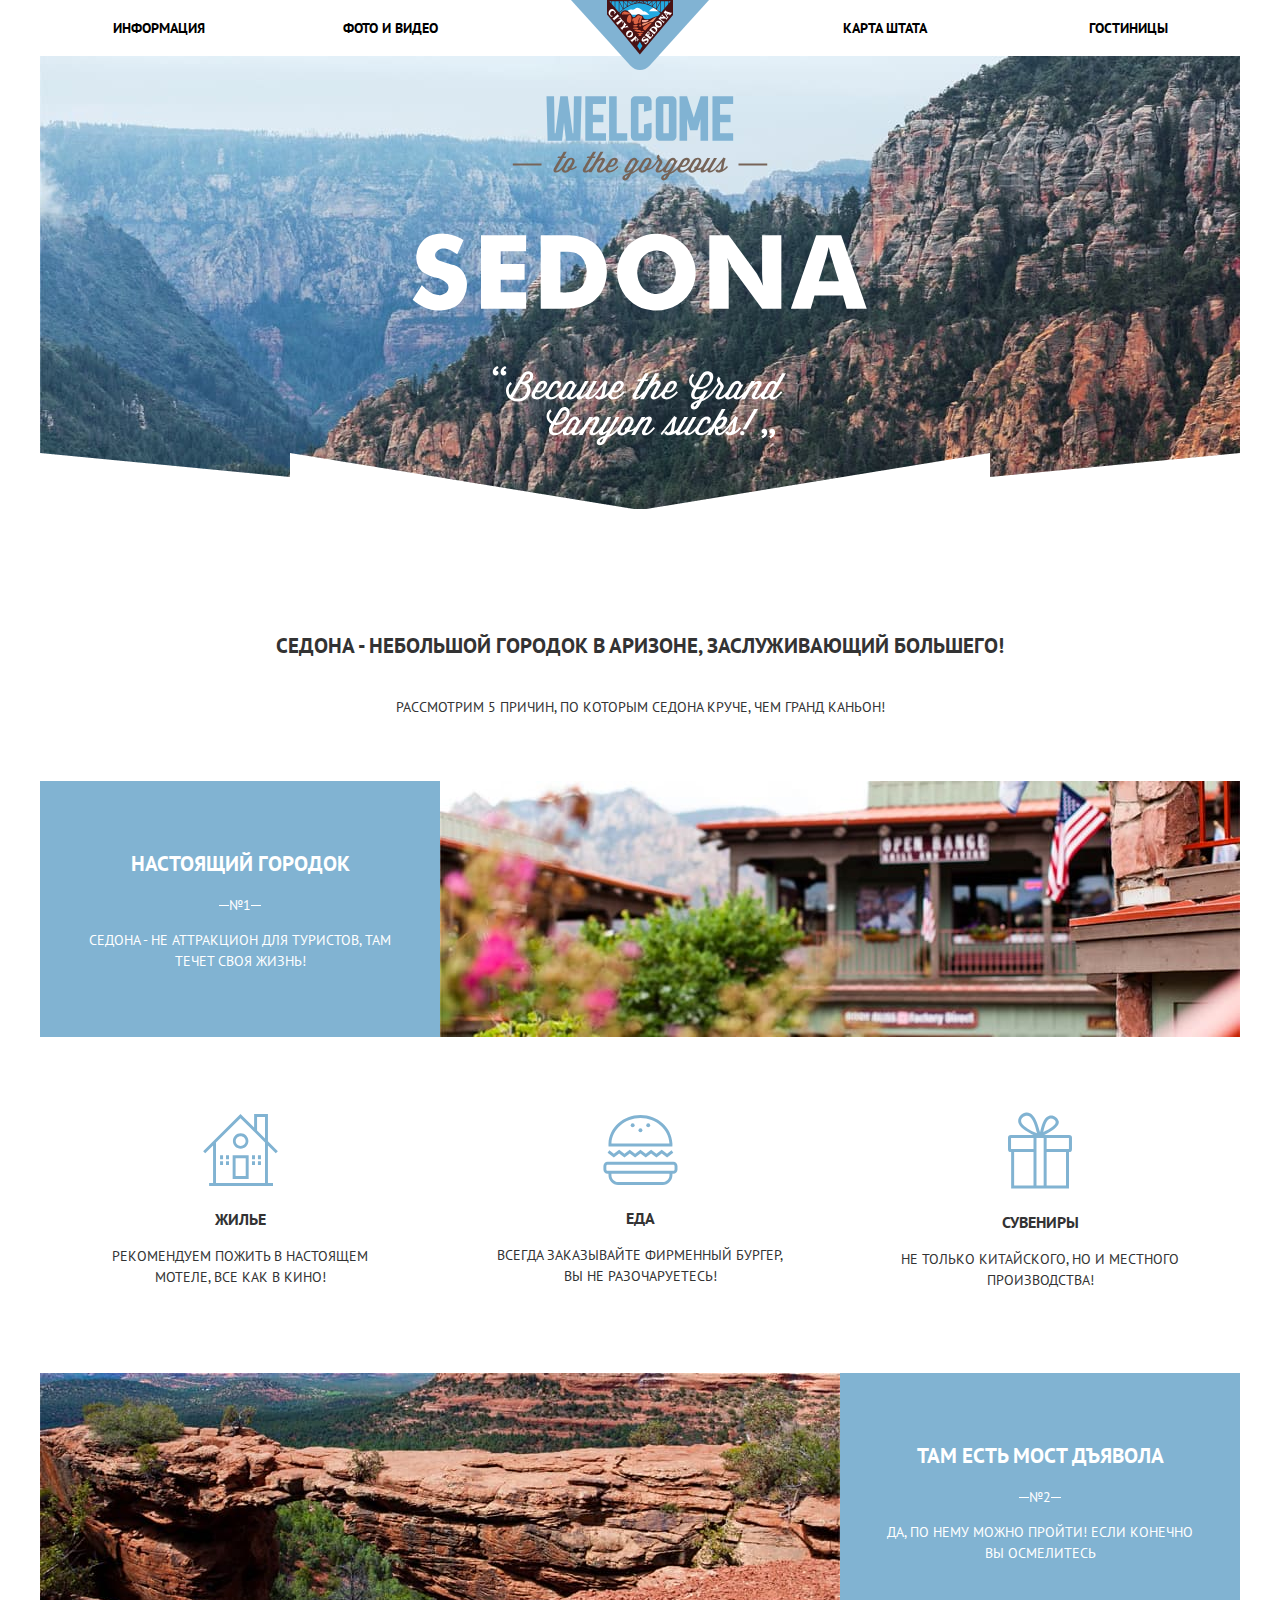
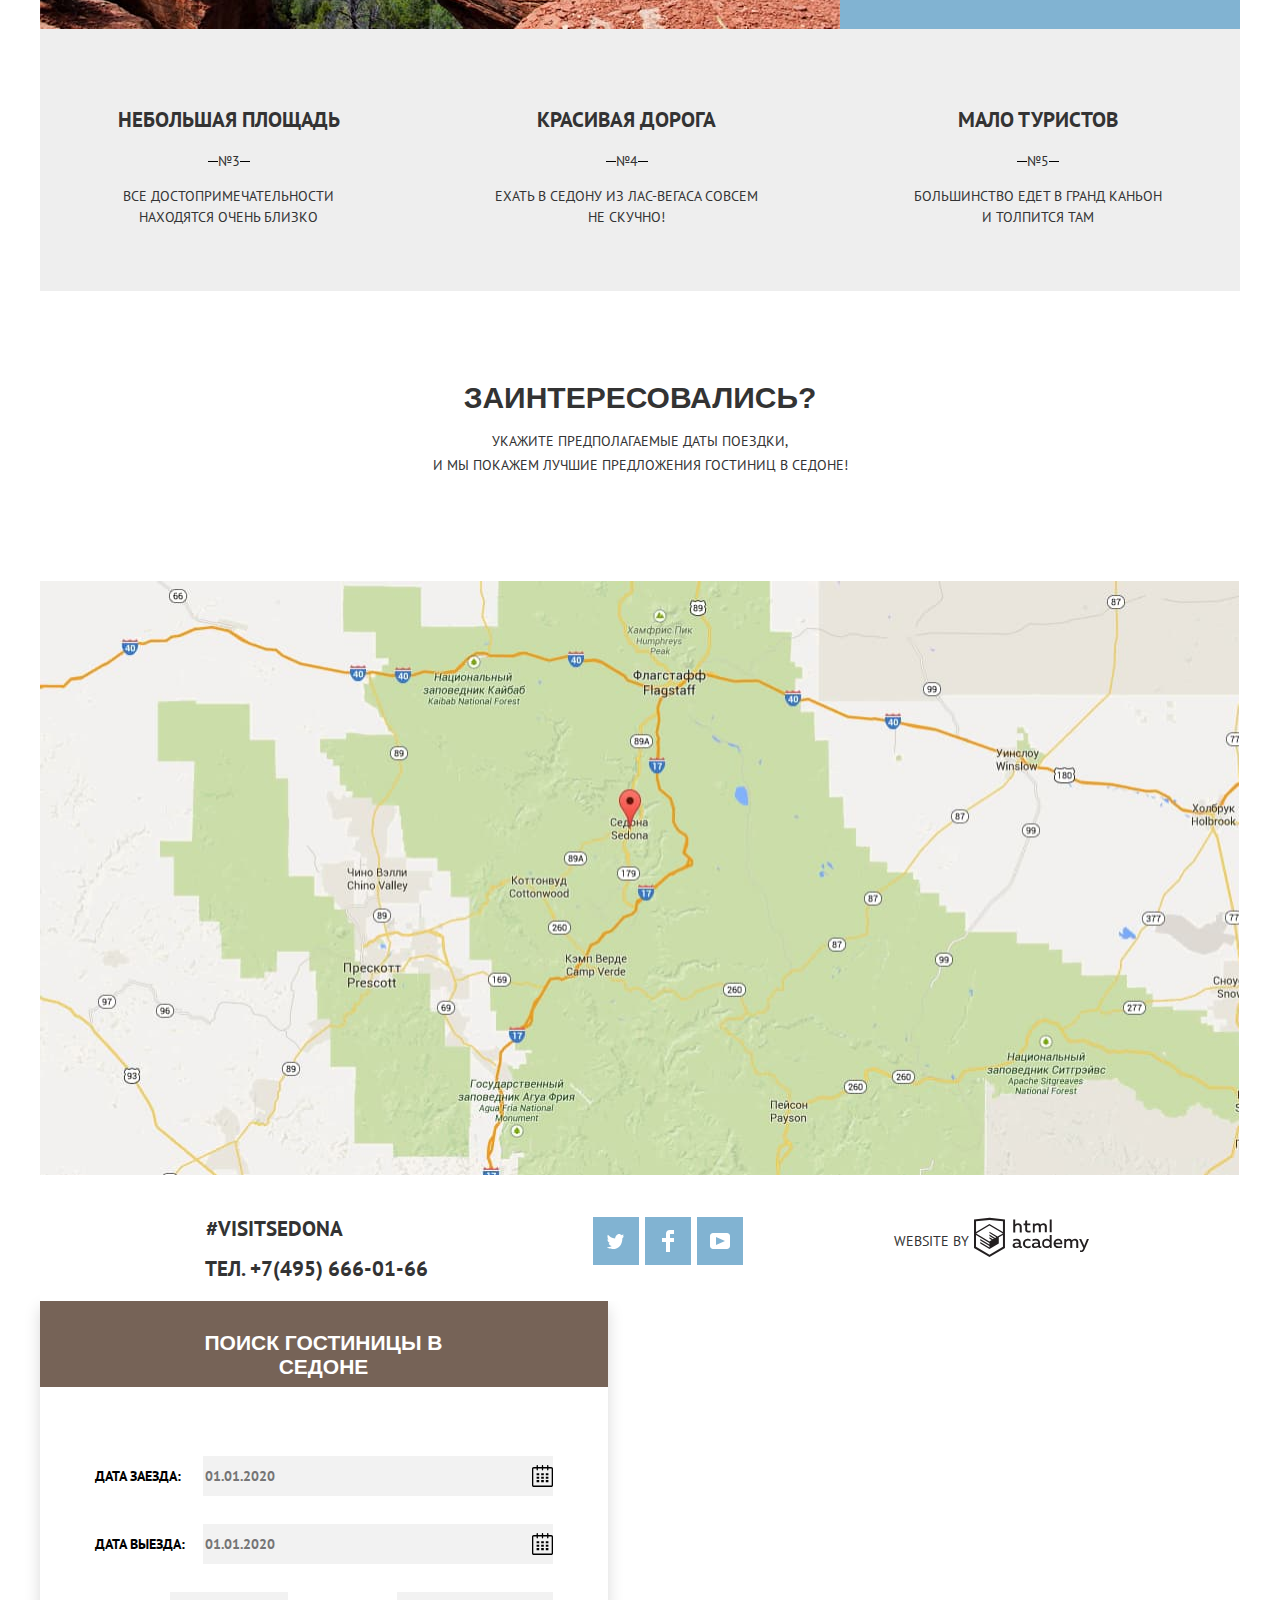
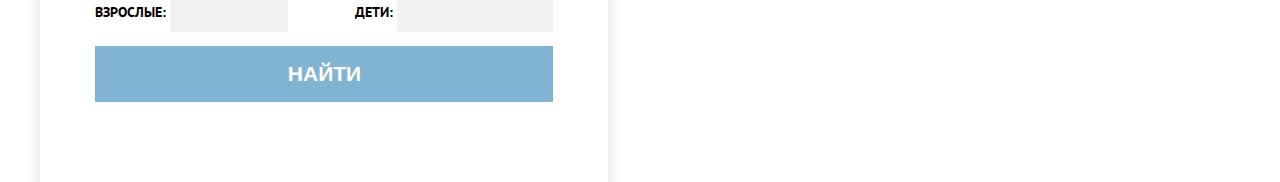
==== commit f0b4d06f: "декоративные элементы часть2" ====
--- a/index.html
+++ b/index.html
@@ -11,10 +11,8 @@
   <body class="page-body">
 
      <header class="header-main">
-        
-      <div class="main-container"> 
-        
-          <nav class="header-navigation">
+       <div class="main-container"> 
+         <nav class="header-navigation">
            <img class="logo" src="img/logo-sedona.svg" width="138" height="70" alt="Логотип города Седона"> 
             <ul class="site-navigation">
              <ul class="menu-left">
@@ -29,15 +27,10 @@
               <img src="img/intro-welcome.svg" width="456" height="350" alt="Добро пожаловать в Седону">
             </div>
             </ul>
-           
-          </nav>
+           </nav>
           <img class="mask" src="img/shape.png" width="1200" height="57">
-        
-       </div> 
-          
-
-        
-     </header>
+        </div>      
+      </header>
 
        <main class="main-container">
          <h1 class="visually-hidden">Sedona</h1>
@@ -58,11 +51,11 @@
           <ul class="features-list"> 
             <li class="list-bg">
               <h3>Настоящий городок</h3>
-              <span>
+              <span class="order-number-w">
                 №1
               </span>
               <p class="sedona-info">
-                Седона - не аттракцион для туристов, там течет своя жизнь!
+                Седона - не аттракцион для туристов, там<br> течет своя жизнь!
               </p>
             </li>
             <li>
@@ -88,14 +81,15 @@
                   </p>
                 </li>
                 <li class="feature-item">
-                  <img src="img/icon-2.svg" width="64" height="77" alt="Сувениры">
+                  <img src="img/icon-2.svg" width="64" height="79" alt="Сувениры">
                   <h3>Сувениры</h3>
                   <p>
-                     Не только китайского, но и местного производства!
+                     Не только китайского, но и местного<br> производства!
                   </p>
                 </li>
              </ul>
-            
+           
+          <div class="background-list">
             <ul class="features-list">
             <li>
               <figure class="image">
@@ -104,11 +98,11 @@
             </li> 
             <li class="list-bg">
               <h3>Там есть мост дъявола</h3>
-              <span>
+              <span class="order-number-w">
                 №2
               </span>
               <p class="sedona-info">
-                Да, по нему можно пройти! Если конечно вы осмелитесь
+                Да, по нему можно пройти! Если конечно<br> вы осмелитесь
               </p>
             </li>
            </ul>
@@ -116,33 +110,33 @@
            <ul class="features-list-second">
             <li>
               <h3>Небольшая площадь</h3>
-              <span>
+              <span class="order-number-b">
                 №3
               </span>
               <p>
-                Все достопримечательности находятся очень близко
+                Все достопримечательности<br> находятся очень близко
               </p>
             </li>
             <li>
               <h3>Красивая дорога</h3>
-              <span>
+              <span class="order-number-b">
                 №4
               </span>
               <p>
-                Ехать в Седону из Лас-Вегаса совсем не скучно!
+                Ехать в Седону из Лас-Вегаса совсем<br> не скучно!
               </p>
             </li>
             <li>
               <h3>Мало туристов</h3>
-              <span>
+              <span class="order-number-b">
                 №5
               </span>
               <p>
-                Большинство едет в Гранд Каньон и толпится там
+                Большинство едет в Гранд Каньон<br> и толпится там
               </p>
             </li>
           </ul>
-
+        </div>
          </section> 
          </div>
 
@@ -158,14 +152,15 @@
            <img src="img/map.jpg" width="1199" height="594" alt="Как добраться">
          </main>
 
-    <footer class="footer">
-      <div class="container">
-      <section class="footer-contacts">
-         <h2>#visitsedona</h2>
-        <p class="footer-phone-number">
-          тел. +7(495) 666-01-66
-        </p>      
-      </section>
+         <footer class="footer">
+          <div class="container">
+          <section class="footer-contacts">
+             <h2>#visitsedona</h2>
+            <p class="footer-phone-number">
+              тел. +7(495) 666-01-66
+            </p>      
+          </section>
+    
 
       <section class="footer-social">
         <h2 class="visually-hidden">Давайте дружить</h2>
@@ -195,32 +190,36 @@
       </div>
     </footer>
 
-    <section class="modal">
+    <section class="modal modal-show modal-close">
       <button class="button button-booking" type="button">Поиск гостиницы в Седоне</button>
        <form class="search-form" action="https://echo.htmlacademy.ru" method="post">
        <div class="modal-inner">
         <p class="date">
          <label for="checkin-date">Дата заезда:</label>                  
-         <input class="checkin-date" id="checkin-date" type="text" name="date" placeholder="01.01.2020">     
+         <input class="checkin-date" id="checkin-date" type="text" name="date" placeholder="01.01.2020" required>     
        </p>
        <p class="date">
          <label for="checkout-date">Дата выезда:</label>                  
-         <input class="checkout-date" id="checkout-date" type="text" name="date" placeholder="01.01.2020">     
+         <input class="checkout-date" id="checkout-date" type="text" name="date" placeholder="01.01.2020" required>     
        </p>
        <div class="amount">
+       <div class="adults-amount">  
        <p>
          <label for="adults">Взрослые:</label>                  
          <input class="adults" id="adults" type="number" name="adults" >     
        </p>
+       </div>
+       <div class="childs-amount">
        <p>
          <label for="childs">Дети:</label>                  
          <input class="childs" id="childs" type="number" name="childs" >     
        </p>
+       </div>
        </div>
        <button class="button button-search" type="submit">Найти</button>
       </div>
       </form>  
       </section>
-    
+    <script src="js/popup.js"></script>
   </body>
 </html>
--- a/css/style.css
+++ b/css/style.css
@@ -81,6 +81,7 @@
   font-weight: bold;
   text-transform: inherit;
   border: none;
+  cursor: pointer;
 }
 
 .button:hover {
@@ -113,7 +114,7 @@
   background-color: var(--basic-brown);
 }
 
-.button:focus:not(.button-hotel):not(.button-search) {
+.button:focus:not(.button-hotel):not(.button-search):not(.button-social) {
   background-color: var(--basic-dark-brown) ;
 }
 
@@ -122,9 +123,26 @@
   justify-content: space-between;
 }
 
+.button-social:active {
+  background-color: var(--basic-dark-blue);
+}
+
 /* Modal */
 
-.modal {
+.modal-login {
+  top: 120px;
+  bottom: auto;
+  width: 568px;
+  padding: 50px 80px;
+}
+
+
+.modal-close {
+  display: none;
+}
+
+.modal-show {
+  display: block;
   font-weight: bold;
   color: var(--basic-black);
   background-color: var(--basic-white);
@@ -174,6 +192,7 @@
 .amount {
   display: flex;
   justify-content: space-between;
+  width: 458px;
 }
 
 .search-form input[type="text"] {
@@ -214,6 +233,22 @@
   background-image: url("../img/calendar.svg");
   background-position: right;
   background-repeat: no-repeat;
+}
+
+.adults-amount {
+  display: flex;
+  width: 225px;
+  justify-content: space-between;
+}
+
+.childs-amount {
+  display: flex;
+  width: 225px;
+  justify-content: flex-end;
+}
+
+.amount .childs {
+  padding-right: 40px;
 }
 
 /* .modal {
@@ -273,6 +308,7 @@
 .header-image {
   position: relative;
   align-content: center;
+  margin-top: 40px;
   width: 456px;
   height: 350px;
 } 
@@ -362,8 +398,11 @@
 
 .footer .container {
   display: flex;
-  justify-content: space-between;
-  align-items: center;
+  justify-content: space-around;
+  align-items: center;
+  height: 120px;
+  padding: 0;
+  margin: 0 auto;
 }
 
 .footer-contacts {
@@ -372,6 +411,20 @@
   justify-content: center;
   align-items: center;
   margin: 0;
+  width: 251px;
+}
+
+.footer-contacts h2 {
+  display: flex;
+  align-self: flex-start;
+  padding-left: 15px;
+}
+
+.footer-contacts p {
+  margin: 0;
+  font-size: 21px;
+  font-weight: bold;
+  line-height: 26px;
 }
 
 .social {
@@ -390,12 +443,6 @@
   fill: var(--basic-neutral);
 }
 
-.footer-phone-number {
-  font-size: 21px;  
-  line-height: 26px;
-  font-weight: bold;
-}
-
 .footer-copyright {
   display: flex;
   width: 195px;  
@@ -431,6 +478,29 @@
   list-style: none;
   text-align: center;
 }
+
+.order-number-w,
+.order-number-b {
+  display: flex;
+  align-items: center;
+}
+
+.order-number-w::before,
+.order-number-w::after {
+  content: "";
+  width: 10px;
+  height: 1px;
+  background: var(--basic-white);
+}
+
+.order-number-b::before,
+.order-number-b::after {
+  content: "";
+  width: 10px;
+  height: 1px;
+  background: var(--basic-black);
+}
+
 
 .features-list {
   display: flex;
@@ -445,6 +515,11 @@
   grid-template-columns: 1fr 1fr 1fr;
   padding: 0;
   align-items: center;
+  margin: 0;
+}
+
+.background-list {
+  background-color: var(--basic-extra-light);
 }
 
 .list-bg {
@@ -452,17 +527,17 @@
   flex-direction: column;
   justify-content: center;
   align-items: center;
+  width: 400px;
   max-height: 256px;
   color: var(--basic-white);
   background-color: var(--basic-neutral);
 }
 
 .features-list-second {
-  display: grid;
-  grid-template-columns: 1fr 1fr 1fr;
-  align-items: center;
-  column-gap: 170px;
-  
+  display: flex;
+  justify-content: space-around;
+  align-items: center;
+
   min-height: 256px;
   list-style: none;
   margin: 0;
@@ -473,8 +548,9 @@
 .features-list-second li {
   display: flex;
   flex-direction: column;
-  justify-content: center;
-  align-items: center;
+  justify-content: space-between;
+  align-items: center;
+  height: 150px;
 }
 
 .features-list-second p {
@@ -503,14 +579,26 @@
   height: 56px;
 }
 
+.form-container::before {
+  content:"";
+  position: absolute; 
+  left: 0; right: 0; top: 0; bottom: 0;
+  z-index: -1;
+  /*width: 1200px;*/
+  background-image: url("../img/bg.jpg");
+  background-position: 50% -55%;
+  background-repeat: no-repeat;
+  filter: blur(10px);
+}
+
 .form {
   display: flex;
   justify-content: space-around;
   align-items: center;
+  height: 217px;
   font-size: 16px;
   line-height: 21px;
   color: var(--basic-white);
-  background-image: url("../img/bg.jpg");
 }
 
 .hotels-list  {
@@ -519,7 +607,7 @@
   justify-content: space-between;
   height: 452px;
   margin: 0;
-  padding: 0;
+  padding: 30px 0;
   list-style: none;
 }
 
@@ -546,6 +634,16 @@
   margin: 0;
 }
 
+.hotel-info-wrapper h2:hover {
+  cursor: pointer;
+}
+
+.hotel-type {
+  display: flex;
+  justify-content: space-between;
+  width: 180px;
+}
+
 .hotel-image {
   padding-right: 30px;
 }
@@ -557,6 +655,13 @@
   justify-content: space-between;
   align-items: center;
   height: 87px;
+}
+
+.result {
+  display: flex;
+  justify-content: space-between;
+  align-items: baseline;
+  width: 517px;
 }
 
 .found {
@@ -605,26 +710,48 @@
   display: flex;
   flex-direction: column;
   justify-content: space-between;
-  height: 157px;
+  font-size: 14px;
+  height: 160px;
   padding: 0;
   margin: 0;
   border: none;
 }
 
-.group legend {
-  font-weight: bold;
+.group h2 {
+  font-size: 16px;
+  margin: 0;
 }
 
 .group input[type="checkbox"] {
-  
-  background-image: url("../img/checkbox-off.svg");
-  background-repeat: no-repeat;
-}
-
-.facilities {
-  display: flex;
-  flex-direction: column;
-  justify-content: space-between;
+  display: none;
+}
+
+input[type=checkbox] + label:before {
+  content: "\2713";
+  color: transparent;
+  display: inline-block;
+  border: 1px solid var(--basic-white);
+  font-size: 20px;    
+  line-height: 22px;
+  margin: -5px 5px 0 0;
+  height: 20px;
+  width: 20px;
+  text-align: center;
+  vertical-align: middle;
+  transition: color ease .3s;
+  cursor: pointer;
+}
+
+input[type=checkbox]:checked + label:before {
+  color: var(--basic-white);
+}
+
+.facilities,
+.accomodation {
+  display: flex;
+  flex-direction: column;
+  justify-content: space-between;
+  height: 120px;
 }
 
 .facilities,
@@ -647,7 +774,12 @@
 .bg-hotels {
   background-image: url("../img/bg.jpg");
   background-repeat: no-repeat;
-  /*filter: blur(5px);*/
+}
+
+.rating {
+  display: flex;
+  flex-direction: column;
+  justify-content: space-between;
 }
 
 .rating-range {
@@ -660,10 +792,18 @@
   padding: 3px 15px 3px 12px;
 }
 
+.up-down:hover,
+.up-down:hover {
+  stroke: var(--basic-black);
+  fill: var(--basic-black); 
+}
+
 /* range-slider */
 
 .filter {
   display: flex;
+  flex-direction: column;
+  height: 160px;
   justify-content: center;
   align-items: center;
   margin: 0;
@@ -676,6 +816,7 @@
   flex-direction: column;
   justify-content: space-between;
   width: 302px;
+  height: 127px;
 }
 
 .filter legend {
@@ -684,20 +825,20 @@
   line-height: 21px;
   color: var(--basic-white);
   text-transform: uppercase;
+  padding-bottom: 8px;
  }
 
  .range-controls {
   position: relative; 
-  height: 80px;
-  padding-top: 39px;
+  height: 55px;
+  padding-top: 20px;
   border-radius: 5px;
  }
 
  .range-controls .scale {
    height: 2px;
    background-color: var(--basic-white);
-   mix-blend-mode: normal;
-   opacity: 0.3;
+  width: 305px;
  }
 
  .range-controls .bar {
@@ -708,7 +849,7 @@
 
  .range-controls .toggle {
   position: absolute;
-  top: 31px;
+  top: 12px;
   left: 0;
   width: 4px;
   height: 4px;
@@ -751,8 +892,30 @@
 
 .price-control {
   display: flex;
-  justify-content: space-between;
+  justify-content: center;
+  width: 317px;
+  height: 36px;
   border: 2px solid var(--basic-white);
+}
+
+.price-control input {
+  width: 35px;
+}
+
+.price-control label {
+  text-align: center;
+}
+
+.min-price {
+  display: flex;
+  justify-content: center;
+  align-items: baseline;
+}
+
+.max-price {
+  display: flex;
+  justify-content: center;
+  align-items: baseline;
 }
 
 .button-show {
@@ -770,6 +933,12 @@
   padding: 7px 36px 8px 35px;
 }
 
+.button-show-result {
+  display: flex;
+  width: 317px;
+  justify-content: center;
+}
+
 input::-webkit-outer-spin-button,
 input::-webkit-inner-spin-button {
     -webkit-appearance: none;
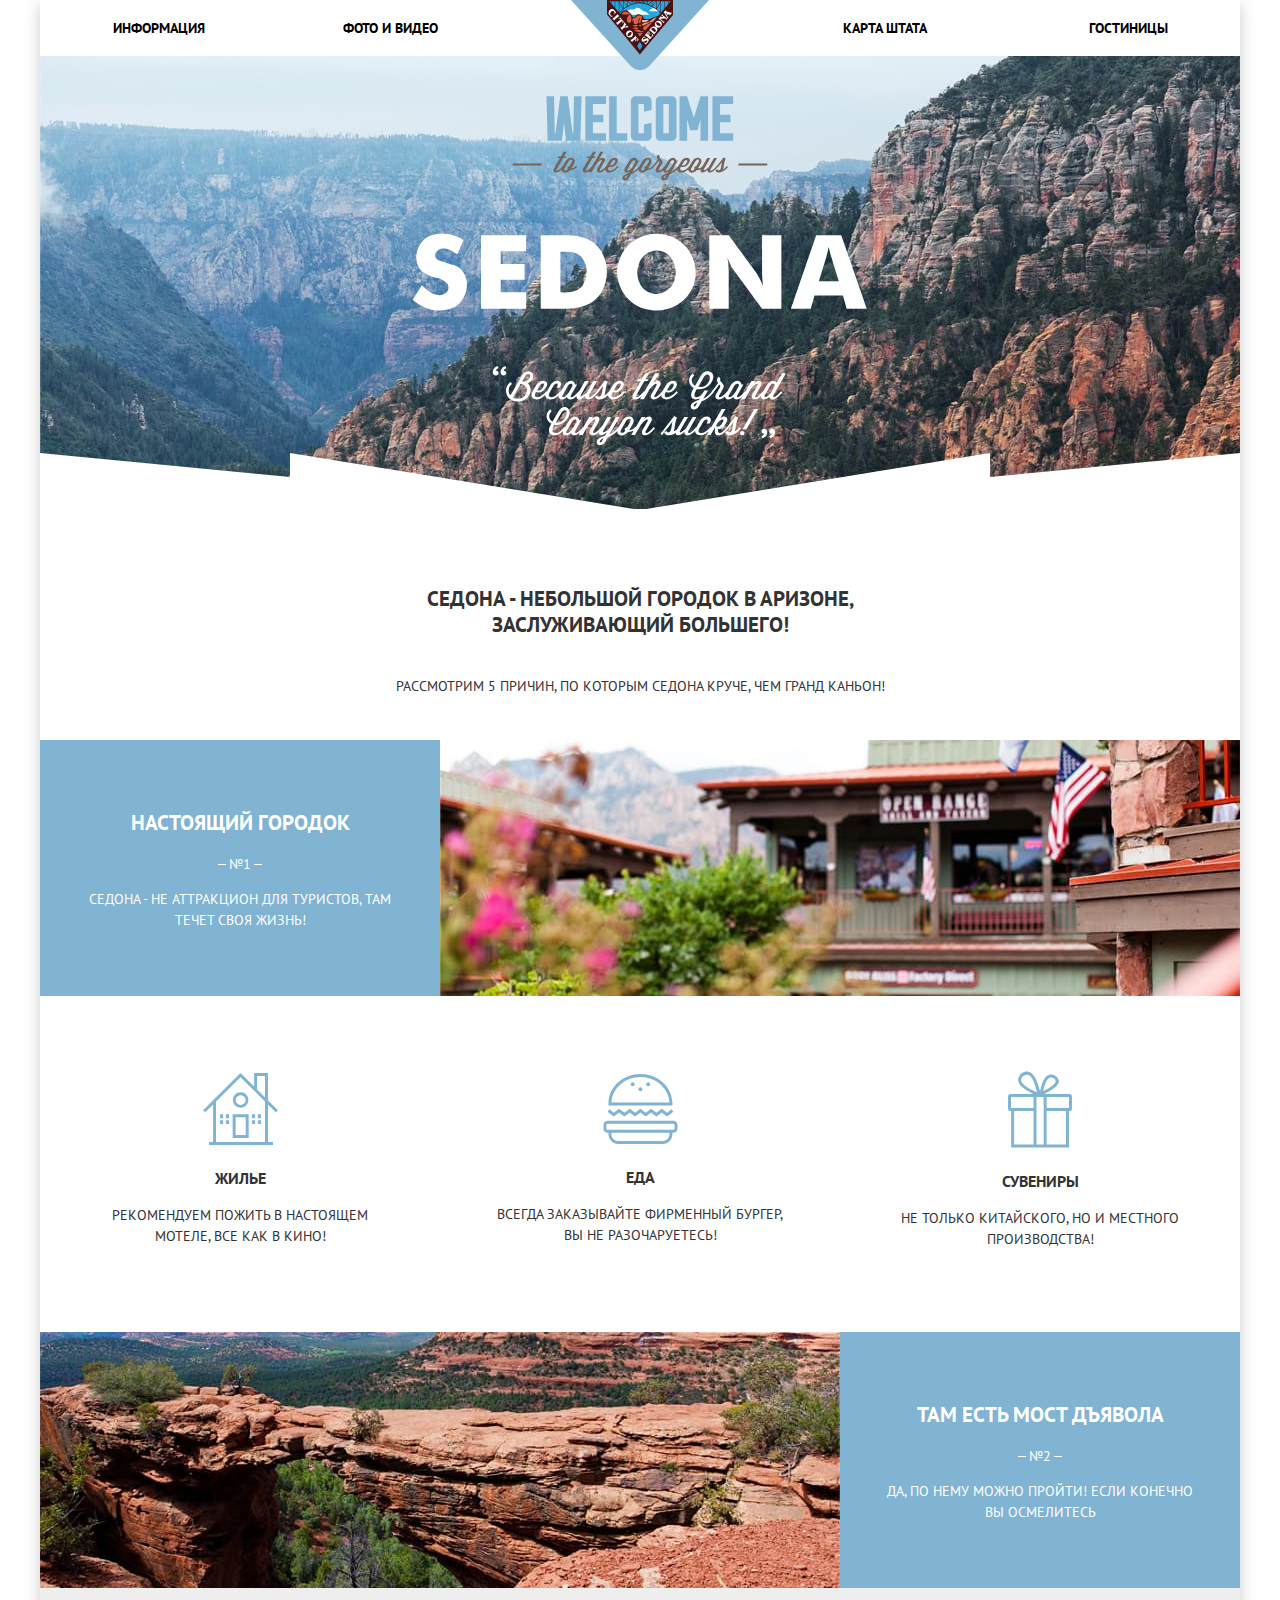
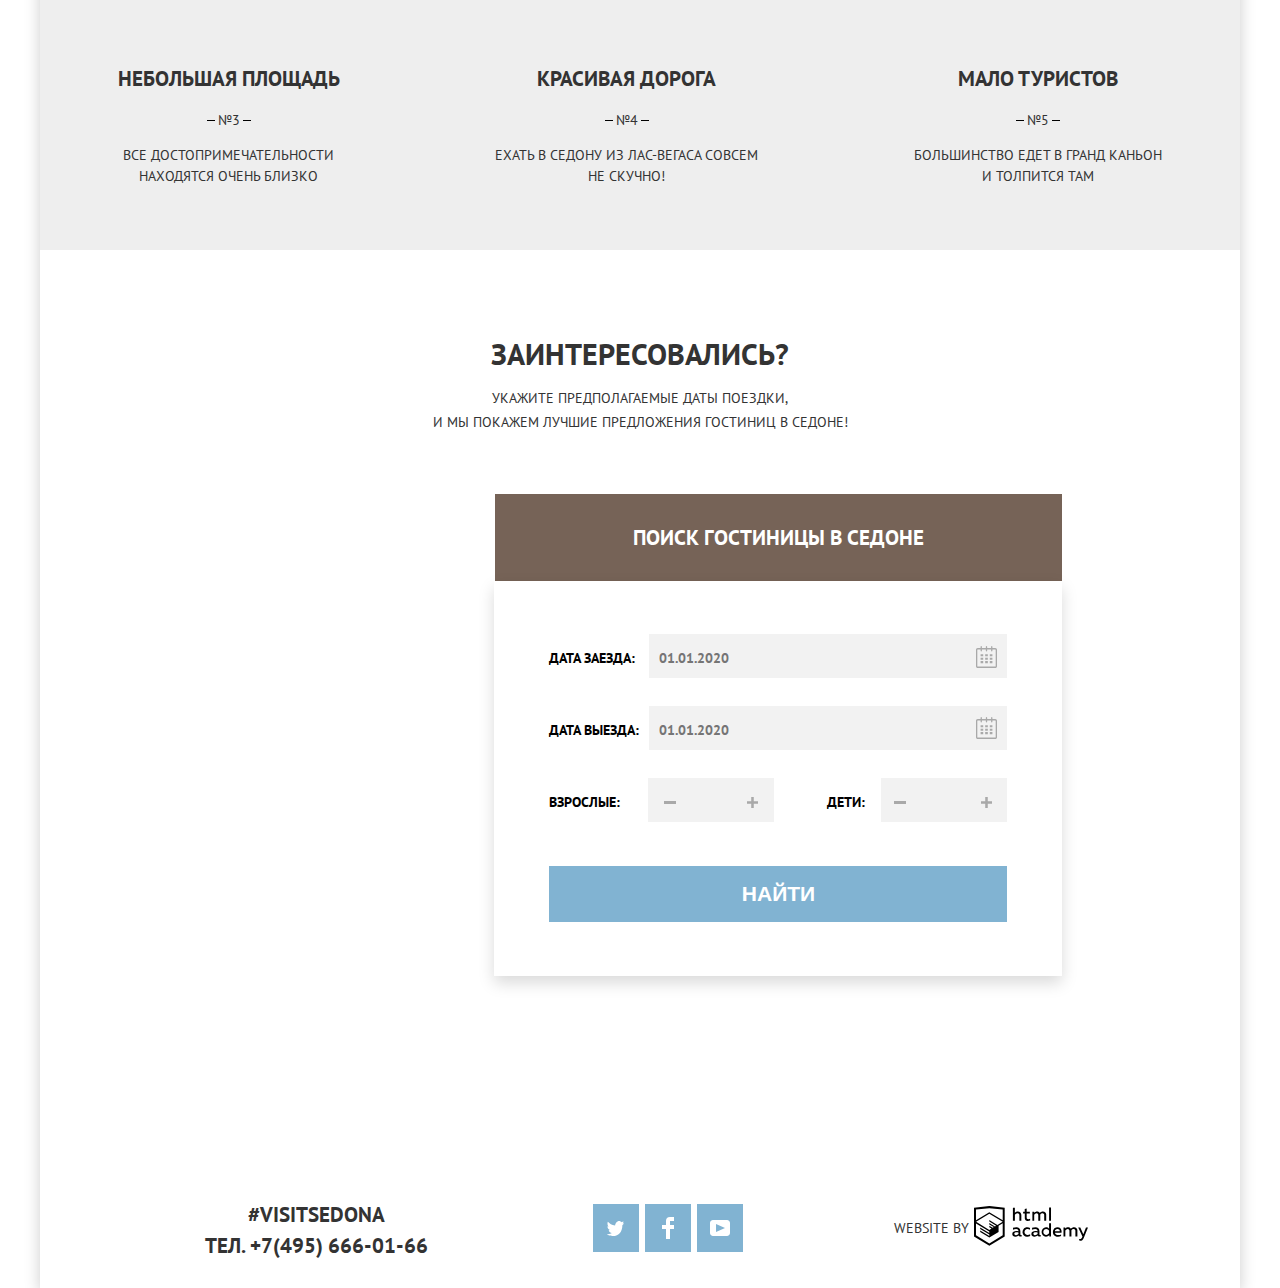
==== commit 0f58b632: "все состояния элементов сверстаны" ====
--- a/index.html
+++ b/index.html
@@ -9,6 +9,7 @@
   </head>
 
   <body class="page-body">
+    <div class="wrapper-container">
 
      <header class="header-main">
        <div class="main-container"> 
@@ -37,7 +38,7 @@
          
          <section class="intro">
            <h2 class="visually-hidden">Причины</h2>
-            <h3>Седона - небольшой городок в Аризоне, 
+            <h3>Седона - небольшой городок в Аризоне,<br> 
              заслуживающий большего!</h3>
             <p>
              Рассмотрим 5 причин, по которым Седона круче, чем Гранд Каньон!
@@ -141,15 +142,28 @@
          </div>
 
          <section class="booking">
-          <button class="button-form" type="button">Заинтересовались?</button>
+          <div class="booking-intro">
+          <a class="button-form" href="blank.html">Заинтересовались?</a>
            <p>
              Укажите предполагаемые даты поездки,<br>
              и мы покажем лучшие предложения гостиниц в Седоне!
            </p>
-           </div>
+          </div>
+          <div class="search">
+          <a class="button button-booking" href="blank.html">Поиск гостиницы в Седоне</a>
+          </div>
          </section>
+
+         
          <div class="map">
-           <img src="img/map.jpg" width="1199" height="594" alt="Как добраться">
+           <h2 class="visually-hidden">Как добраться</h2>
+           <p>
+            <iframe src="https://www.google.com/maps/embed?pb=!1m18!1m12!1m3!1d215850.85849366302!2d
+            -111.86253695982631!3d34.78942613557193!2m3!1f0!2f0!3f0!3m2!1i1024!2i768!4f13.1!3m3!1m2!
+            1s0x872da132f942b00d%3A0x5548c523fa6c8efd!2sSedona%2C%20AZ%2086336%2C%20USA!5e0!3m2!1sen
+            !2sru!4v1592417960700!5m2!1sen!2sru" width="1199" height="594" frameborder="0"  allowfullscreen="" aria-hidden="false" tabindex="0"></iframe>
+           </p>  
+           </div> 
          </main>
 
          <footer class="footer">
@@ -184,34 +198,59 @@
       <p class="footer-copyright">
         <span class="developer">Website by</span>
         <a href="https://htmlacademy.ru">
-        <img class="logo-developer" src="img/logo-htmlacademy.svg" width="115" height="41" alt="Логотип HTML Academy">
+          <svg class="developer-logo" width="115" height="41" viewBox="0 0 115 41" xmlns="http://www.w3.org/2000/svg">
+            <path fill-rule="evenodd" clip-rule="evenodd" d="M15.5197 1.05737H15.3509L0 2.71895V31.4945L15.3509 40.8382L30.7018 31.4945V2.71895L15.5197 1.05737ZM77.0183 2.62185H75.0876V15.7311H77.0183V2.62185ZM40.8619 2.63264V7.76843C41.6131 6.9864 42.6386 6.5436 43.7105 6.53843C44.6823 6.47908 45.6329 6.84495 46.3253 7.54479C47.0177 8.24462 47.3866 9.21244 47.3399 10.2068V15.7634H45.367V10.4658C45.4231 9.94897 45.2754 9.43059 44.9566 9.02553C44.6377 8.62047 44.174 8.36218 43.6683 8.3079H43.3518C42.3456 8.36979 41.4321 8.9295 40.9041 9.80764V15.7634H38.8995V2.63264H40.8619ZM77.0183 31.4837H75.2775V30.0595C74.4828 31.1353 73.23 31.7538 71.9119 31.7211C69.4751 31.5528 67.5825 29.4822 67.5825 26.9845C67.5825 24.4867 69.4751 22.4162 71.9119 22.2479C73.1195 22.2052 74.2818 22.7203 75.0771 23.6505V18.3205H77.0183V31.4837ZM47.0656 30.0595C47.263 30.0515 47.4583 30.0152 47.6459 29.9516V31.3866C47.2482 31.5404 46.826 31.6172 46.4009 31.6132C45.6482 31.6769 44.9394 31.2429 44.639 30.5342C43.7036 31.31 42.5302 31.7227 41.3261 31.6995C39.733 31.6995 38.256 30.804 38.256 28.9482C38.256 26.65 40.3661 25.9379 42.1702 25.9379C42.9402 25.9505 43.707 26.0408 44.4596 26.2076V25.884C44.4596 24.805 43.6578 23.9742 42.1491 23.9742C41.0585 23.9764 39.9804 24.2116 38.9839 24.6647V22.8305C40.0678 22.451 41.204 22.2506 42.3495 22.2371C44.8394 22.2371 46.3693 23.4455 46.3693 26.1753V29.4121C46.3546 29.5668 46.401 29.721 46.4981 29.8406C46.5951 29.9601 46.7349 30.035 46.8862 30.0487H47.0656V30.0595ZM40.2711 28.8403C40.298 29.229 40.4761 29.5905 40.7655 29.844C41.055 30.0974 41.4317 30.2217 41.8115 30.189H41.9275C42.8819 30.1906 43.7973 29.8022 44.4702 29.11V27.5779C43.842 27.4414 43.2026 27.3655 42.5605 27.3513C41.5055 27.3513 40.2817 27.7074 40.2817 28.8403H40.2711ZM56.0229 22.9384C55.1962 22.4632 54.2596 22.2246 53.3115 22.2479H52.9422C51.7332 22.2873 50.5891 22.8166 49.7619 23.7192C48.9347 24.6218 48.4923 25.8236 48.5321 27.06V27.5024C48.6957 30.0004 50.805 31.8921 53.2482 31.7318C54.2519 31.7555 55.2477 31.5452 56.1601 31.1168V29.2718C55.3769 29.7215 54.4945 29.9591 53.5963 29.9624C52.5199 30.0288 51.4963 29.4793 50.9385 28.5356C50.3806 27.5918 50.3806 26.4095 50.9385 25.4658C51.4963 24.522 52.5199 23.9725 53.5963 24.039C54.461 24.0357 55.3066 24.2989 56.0229 24.7942V22.9384ZM66.1514 30.0595C66.3488 30.0515 66.5441 30.0152 66.7317 29.9516V31.3866C66.334 31.5404 65.9118 31.6172 65.4867 31.6132C64.734 31.6769 64.0252 31.2429 63.7248 30.5342C62.7894 31.31 61.616 31.7227 60.4119 31.6995C58.8188 31.6995 57.3417 30.804 57.3417 28.9482C57.3417 26.65 59.4518 25.9379 61.256 25.9379C62.0259 25.9505 62.7928 26.0408 63.5454 26.2076V25.884C63.5454 24.805 62.7436 23.9742 61.2349 23.9742C60.1443 23.9764 59.0662 24.2116 58.0697 24.6647V22.8305C59.1536 22.451 60.2897 22.2506 61.4353 22.2371C63.9252 22.2371 65.455 23.4455 65.455 26.1753V29.4121C65.4404 29.5668 65.4868 29.721 65.5838 29.8406C65.6809 29.9601 65.8207 30.035 65.972 30.0487H66.1514V30.0595ZM59.855 29.8481C59.5632 29.5943 59.3837 29.2311 59.3569 28.8403H59.378C59.378 27.7074 60.5385 27.3513 61.6569 27.3513C62.299 27.3655 62.9383 27.4414 63.5665 27.5779V29.11C62.8937 29.8022 61.9782 30.1906 61.0239 30.189H60.9078C60.5263 30.2247 60.1469 30.1019 59.855 29.8481ZM69.3271 26.9305C69.3271 25.2859 70.6308 23.9526 72.239 23.9526L72.2601 24.0066C73.4742 24.0066 74.5742 24.7382 75.0665 25.8732V28.0311C74.5856 29.1871 73.4673 29.9296 72.239 29.9084C70.6308 29.9084 69.3271 28.5752 69.3271 26.9305ZM83.3486 22.2479C86.8408 22.2479 88.0541 25.1395 87.4844 27.7397H80.922C81.1436 29.3582 82.6839 30.0163 84.2876 30.0163C85.2509 30.0196 86.2027 29.8021 87.0729 29.3797V31.1061C86.0736 31.5421 84.9939 31.7519 83.9078 31.7211C81.2385 31.7211 78.8963 30.189 78.8963 26.9521C78.8362 25.7502 79.2482 24.5736 80.0408 23.6841C80.8334 22.7945 81.9408 22.2658 83.1165 22.2155H83.3486V22.2479ZM80.8693 26.1753C80.9704 24.8237 82.1216 23.8104 83.4436 23.9095H83.4858C84.1064 23.8531 84.7196 24.08 85.1612 24.5295C85.6028 24.979 85.8275 25.6051 85.7752 26.24H80.8693V26.1753ZM89.489 31.4621V22.4961H91.2298V23.575C91.9777 22.7197 93.041 22.2229 94.1628 22.2047C95.2951 22.1328 96.3712 22.7163 96.9482 23.7153C97.7407 22.8335 98.8477 22.3161 100.018 22.2803C100.952 22.2327 101.859 22.6011 102.507 23.2901C103.154 23.9792 103.478 24.9213 103.394 25.8732V31.4837H101.39V25.9271C101.437 25.4734 101.306 25.0191 101.024 24.6647C100.743 24.3104 100.336 24.0852 99.8917 24.039H99.6174C98.7512 24.0941 97.9525 24.536 97.4335 25.2474V31.4837H95.4289V25.9271C95.4728 25.47 95.3357 25.0139 95.0481 24.6611C94.7606 24.3082 94.3467 24.088 93.8991 24.0497H93.6881C92.7466 24.1344 91.8915 24.6449 91.3564 25.4416V31.5161H89.5312L89.489 31.4621ZM113.977 22.4745H111.972L109.324 29.2718L106.306 22.4853H104.196L108.417 31.5484L108.237 32.0016C107.72 33.3611 107.003 34.0516 106.053 34.0516C105.75 34.0548 105.447 34.0112 105.156 33.9221V35.6161C105.536 35.7125 105.926 35.7632 106.317 35.7671C107.646 35.7671 108.902 35.0226 109.851 32.6813L113.977 22.4745ZM52.689 6.78658V3.54974L50.7266 4.01369V6.73264H49.144V8.49132H50.7899V12.9905C50.7231 13.817 51.0244 14.6301 51.61 15.2038C52.1955 15.7775 53.0028 16.0505 53.8073 15.9468C54.5996 15.9535 55.3875 15.8259 56.139 15.5692V13.8429C55.5727 14.0781 54.9672 14.199 54.356 14.199C53.2165 14.199 52.689 13.8105 52.689 12.6237V8.5129H55.8541V6.78658H52.689ZM58.3862 15.7526V6.75421H60.1376V7.83316C60.8811 6.97655 61.9403 6.476 63.0601 6.45211C64.1624 6.38099 65.2146 6.93142 65.8032 7.88711C66.5958 7.00534 67.7028 6.48794 68.8734 6.45211C69.8138 6.41462 70.7233 6.79859 71.364 7.50353C72.0046 8.20846 72.3126 9.16418 72.2073 10.1205V15.7418H70.2028V10.1853C70.2499 9.73151 70.1184 9.27721 69.8373 8.92287C69.5561 8.56853 69.1485 8.34334 68.7046 8.29711H68.4619C67.5957 8.35228 66.797 8.7942 66.278 9.50553V15.7418H64.2734V10.1853C64.3206 9.73151 64.1891 9.27721 63.9079 8.92287C63.6268 8.56853 63.2191 8.34334 62.7752 8.29711H62.5326C61.5911 8.38181 60.736 8.89229 60.2009 9.68895V15.7634H58.3862V15.7526ZM28.6972 30.3033L28.7078 30.2968L28.6972 30.3184V30.3033ZM28.6972 18.3205V30.3033L15.3509 38.4321L2.00459 30.3184V18.5147L15.2876 26.6068V28.0311L6.18257 22.5284V23.9418L15.3404 29.5632V31.0629L6.19312 25.4955V26.9521L15.3509 32.5734L24.5826 26.9197V20.8129L28.6972 18.3205ZM28.7078 16.7776L25.0362 18.9355L23.3482 20.0145L15.3087 15.0837V16.4971L22.156 20.7266L22.0083 20.8237L20.9532 21.4063L15.2876 17.9537V19.3995L19.761 22.1184L18.706 22.8413L15.3298 20.7913V22.2047L17.5454 23.5426L15.2982 24.9021L2.11009 16.864L15.3087 8.72869L28.7078 16.7776ZM15.2876 7.27211L28.7078 15.3534V4.56395L15.3615 3.12895L2.01514 4.56395V15.3534L15.2876 7.27211Z" />
+          </svg>           
         </a>
       </p>
       </div>
     </footer>
 
-    <section class="modal modal-show modal-close">
-      <button class="button button-booking" type="button">Поиск гостиницы в Седоне</button>
+    <section class="modal modal-show">
+      
        <form class="search-form" action="https://echo.htmlacademy.ru" method="post">
        <div class="modal-inner">
         <p class="date">
-         <label for="checkin-date">Дата заезда:</label>                  
-         <input class="checkin-date" id="checkin-date" type="text" name="date" placeholder="01.01.2020" required>     
+         <label for="checkin-date">Дата заезда:</label>
+                           
+         <input class="checkin-date" id="checkin-date" type="text" name="date" placeholder="01.01.2020" required>
+         <svg class="calendar-icon-1" width="21" height="23" viewBox="0 0 21 23" xmlns="http://www.w3.org/2000/svg">
+          <path fill-rule="evenodd" clip-rule="evenodd" d="M16.406 3.02498H19.251C20.217 3.02498 21 3.84698 21 4.86198V21.164C21 22.179 20.217 23 19.251 23H1.75C0.784 23 0 22.179 0 21.164V4.86198C0 3.84698 0.784 3.02498 1.75 3.02498H4.593V1.64798C4.593 1.26698 4.887 0.958984 5.25 0.958984C5.612 0.958984 5.906 1.26698 5.906 1.64798V3.02498H9.844V1.64798C9.844 1.26698 10.138 0.958984 10.501 0.958984C10.862 0.958984 11.156 1.26698 11.156 1.64798V3.02498H15.094V1.64798C15.094 1.26698 15.387 0.958984 15.75 0.958984C16.112 0.958984 16.406 1.26698 16.406 1.64798V3.02498ZM19.5646 21.484C19.6466 21.3979 19.691 21.2828 19.688 21.164H19.689V4.86198C19.689 4.60898 19.493 4.40298 19.252 4.40298H16.407V5.78098C16.407 6.16198 16.113 6.46998 15.751 6.46998C15.388 6.46998 15.095 6.16198 15.095 5.78098V4.40298H11.157V5.78098C11.157 6.16198 10.863 6.46998 10.502 6.46998C10.139 6.46998 9.845 6.16198 9.845 5.78098V4.40298H5.907V5.78098C5.907 6.16198 5.613 6.46998 5.251 6.46998C4.888 6.46998 4.594 6.16198 4.594 5.78098V4.40298H1.75C1.50263 4.40953 1.30696 4.61458 1.312 4.86198V21.164C1.30696 21.4114 1.50263 21.6164 1.75 21.623H19.251C19.3698 21.6201 19.4826 21.5701 19.5646 21.484Z" />
+          <path fill-rule="evenodd" clip-rule="evenodd" d="M4.59399 9.2251H7.21899V11.2911H4.59399V9.2251ZM4.59399 12.6681H7.21899V14.7351H4.59399V12.6681ZM7.21899 16.1121H4.59399V18.1781H7.21899V16.1121ZM9.18799 16.1121H11.813V18.1781H9.18799V16.1121ZM11.813 12.6681H9.18799V14.7351H11.813V12.6681ZM9.18799 9.2251H11.813V11.2911H9.18799V9.2251ZM16.406 16.1121H13.781V18.1781H16.406V16.1121ZM13.781 12.6681H16.406V14.7351H13.781V12.6681ZM16.406 9.2251H13.781V11.2911H16.406V9.2251Z" />
+         </svg>          
        </p>
        <p class="date">
          <label for="checkout-date">Дата выезда:</label>                  
-         <input class="checkout-date" id="checkout-date" type="text" name="date" placeholder="01.01.2020" required>     
+         <input class="checkout-date" id="checkout-date" type="text" name="date" placeholder="01.01.2020" required>   
+         <svg class="calendar-icon-2" width="21" height="23" viewBox="0 0 21 23"  xmlns="http://www.w3.org/2000/svg">
+          <path fill-rule="evenodd" clip-rule="evenodd" d="M16.406 3.02498H19.251C20.217 3.02498 21 3.84698 21 4.86198V21.164C21 22.179 20.217 23 19.251 23H1.75C0.784 23 0 22.179 0 21.164V4.86198C0 3.84698 0.784 3.02498 1.75 3.02498H4.593V1.64798C4.593 1.26698 4.887 0.958984 5.25 0.958984C5.612 0.958984 5.906 1.26698 5.906 1.64798V3.02498H9.844V1.64798C9.844 1.26698 10.138 0.958984 10.501 0.958984C10.862 0.958984 11.156 1.26698 11.156 1.64798V3.02498H15.094V1.64798C15.094 1.26698 15.387 0.958984 15.75 0.958984C16.112 0.958984 16.406 1.26698 16.406 1.64798V3.02498ZM19.5646 21.484C19.6466 21.3979 19.691 21.2828 19.688 21.164H19.689V4.86198C19.689 4.60898 19.493 4.40298 19.252 4.40298H16.407V5.78098C16.407 6.16198 16.113 6.46998 15.751 6.46998C15.388 6.46998 15.095 6.16198 15.095 5.78098V4.40298H11.157V5.78098C11.157 6.16198 10.863 6.46998 10.502 6.46998C10.139 6.46998 9.845 6.16198 9.845 5.78098V4.40298H5.907V5.78098C5.907 6.16198 5.613 6.46998 5.251 6.46998C4.888 6.46998 4.594 6.16198 4.594 5.78098V4.40298H1.75C1.50263 4.40953 1.30696 4.61458 1.312 4.86198V21.164C1.30696 21.4114 1.50263 21.6164 1.75 21.623H19.251C19.3698 21.6201 19.4826 21.5701 19.5646 21.484Z" />
+          <path fill-rule="evenodd" clip-rule="evenodd" d="M4.59399 9.2251H7.21899V11.2911H4.59399V9.2251ZM4.59399 12.6681H7.21899V14.7351H4.59399V12.6681ZM7.21899 16.1121H4.59399V18.1781H7.21899V16.1121ZM9.18799 16.1121H11.813V18.1781H9.18799V16.1121ZM11.813 12.6681H9.18799V14.7351H11.813V12.6681ZM9.18799 9.2251H11.813V11.2911H9.18799V9.2251ZM16.406 16.1121H13.781V18.1781H16.406V16.1121ZM13.781 12.6681H16.406V14.7351H13.781V12.6681ZM16.406 9.2251H13.781V11.2911H16.406V9.2251Z" />
+          </svg>
        </p>
        <div class="amount">
        <div class="adults-amount">  
        <p>
-         <label for="adults">Взрослые:</label>                  
+         <label for="adults">Взрослые:</label>     
+         
+         <svg class="minus" width="12" height="3" viewBox="0 0 12 3" xmlns="http://www.w3.org/2000/svg">
+          <rect width="12" height="3" />
+          </svg>
+          <svg class="plus" width="11" height="11" viewBox="0 0 11 11" xmlns="http://www.w3.org/2000/svg">
+            <path fill-rule="evenodd" clip-rule="evenodd" d="M4.23086 6.76932V11H6.76932V6.76932H11V4.23086H6.76932V0H4.23085V4.23086H0V6.76932H4.23086Z" />
+         </svg> 
+                 
          <input class="adults" id="adults" type="number" name="adults" >     
-       </p>
+         </p>
        </div>
        <div class="childs-amount">
        <p>
-         <label for="childs">Дети:</label>                  
+         <label for="childs">Дети:</label>   
+         <svg class="minus-childs" width="12" height="3" viewBox="0 0 12 3" xmlns="http://www.w3.org/2000/svg">
+          <rect width="12" height="3"/>
+          </svg>
+          <svg class="plus-childs" width="11" height="11" viewBox="0 0 11 11" xmlns="http://www.w3.org/2000/svg">
+            <path fill-rule="evenodd" clip-rule="evenodd" d="M4.23086 6.76932V11H6.76932V6.76932H11V4.23086H6.76932V0H4.23085V4.23086H0V6.76932H4.23086Z" />
+          </svg>          
          <input class="childs" id="childs" type="number" name="childs" >     
        </p>
        </div>
@@ -221,5 +260,6 @@
       </form>  
       </section>
     <script src="js/popup.js"></script>
+  </div>
   </body>
 </html>
--- a/css/style.css
+++ b/css/style.css
@@ -5,11 +5,14 @@
   --basic-brown: #604e43;
   --basic-dark: #766357;
   --basic-grey: #666666;
+  --basic-slightly-grey: #a9a9a9;
+  --basic-light-grey: #bdbbbc; 
   --basic-dark-blue: #5496bd;
   --basic-blue: #669ec0;
   --basic-neutral: #81b3d2;
   --basic-neutral-light: #eBeBeB;;
   --basic-extra-light: #eeeeee;
+  --basic-supreme-light: #cacaca;
   --basic-light: #e5e5e5;
   --basic-white: #ffffff;
 
@@ -54,9 +57,11 @@
   margin: -1px;
 }
 
-.booking {
-  line-height: 24px; 
-  text-align: center;
+.wrapper-container {
+  width: 1200px;
+  margin: 0 auto;
+  background: var(--basic-white);
+  box-shadow: 0px 5px 15px rgba(0, 1, 1, 0.2);
 }
 
  /* buttons */
@@ -73,10 +78,14 @@
   cursor: pointer;
 }
 
+.button-form:hover {
+  cursor: pointer;
+}
+
 .button {
   background-color: var(--basic-neutral);
   color: var(--basic-white);
-  font-size: 21px;
+  font-size: 14px;
   font-style: inherit;
   font-weight: bold;
   text-transform: inherit;
@@ -94,20 +103,28 @@
 }
 
 .button-hotel {
+  display: block;
   font-size: 14px;
   font-style: normal;
   padding: 3px 17px 3px 16px;
 }
 
-.button-booking {
+.search .button-booking {
   background-color: var(--basic-dark);
+  font-size: 21px;
+  width: 568px;
+  height: 86px;
+  padding: 30px 138px 30px 138px;
+  justify-content: flex-end;
+  cursor: pointer;
+}
+
+.buttons .button-booking {
+  display: block;
   font-size: 14px;
-  padding: 3px 16px 3px 17px;
-}
-
-.button-hotel,
-.button-booking {
-  display: block;
+  font-style: normal;
+  padding: 7px 17px 7px 16px;
+  background-color: var(--basic-dark);
 }
 
 .button-booking:hover {
@@ -116,6 +133,7 @@
 
 .button:focus:not(.button-hotel):not(.button-search):not(.button-social) {
   background-color: var(--basic-dark-brown) ;
+  color: var(--basic-brown);
 }
 
 .buttons {
@@ -127,48 +145,69 @@
   background-color: var(--basic-dark-blue);
 }
 
+.button-show:focus {
+  outline: none;
+}
+
+.button-search:active,
+.button-hotel:active {
+  background-color: var(--basic-dark-blue);
+  color: var(--basic-neutral);
+}
+
 /* Modal */
 
-.modal-login {
-  top: 120px;
+@keyframes bounce {
+  0% {
+    transform: translateY(-2000px);
+  }
+
+  70% {
+    transform: translateY(30px);
+  }
+
+  90% {
+    transform: translateY(-10px);
+  }
+
+  100% {
+    transform: translateY(0);
+  }
+}
+
+.modal {
+  display: none;
+  position: absolute;
+  top: 2181px;
+  left: 494px;
+  animation: bounce 0.6s;
+  z-index: 4;
   bottom: auto;
-  width: 568px;
-  padding: 50px 80px;
-}
-
-
-.modal-close {
-  display: none;
-}
-
-.modal-show {
-  display: block;
   font-weight: bold;
   color: var(--basic-black);
-  background-color: var(--basic-white);
-  box-shadow: 0px 7px 15px rgba(0, 1, 1, 0.15);
   line-height: 26px;
-  width: 568px;
-}
-
-.search-form {
   width: 568px;
   height: 395px;
   background-color: var(--basic-white);
-}
-
-.modal .button-booking {
+  box-shadow: 0px 7px 15px rgba(0, 1, 1, 0.15);
+}
+
+.modal-show {
   display: block;
-  width: 568px;
-  height: 86px;
-  padding: 30px 125px 30px 124px;
-}
-
-.modal .button-booking,
-.button-search {
-   font-size: 21px;
-   font-weight: bold;
-   cursor: pointer;
+}
+
+.modal-close {
+  display: none;
+}
+
+/*.modal-error {
+  animation: shake 0.6s;
+} */
+
+.modal .button-search {
+  font-size: 21px;
+  font-weight: bold;
+  cursor: pointer;
  }
 
 .modal-inner {
@@ -176,11 +215,16 @@
   flex-direction: column;
   justify-content: center;
   padding: 55px;
+  width: 458px;
+  height: 284px;
 }
 
 .modal .button-search {
   display: block;
   padding: 16px 181px 16px 182px;
+  margin-top: 30px;
+  margin-bottom: 15px;
+  font-size: 21px;
 }
 
 .modal .date {
@@ -193,6 +237,17 @@
   display: flex;
   justify-content: space-between;
   width: 458px;
+}
+
+.search-form {
+  /*padding: 55px;*/
+  width: 568px;
+  height: 395px;
+}
+
+.search-form input {
+  padding-left: 10px;
+  padding-top: 5px;
 }
 
 .search-form input[type="text"] {
@@ -215,45 +270,100 @@
   border: none;
 }
 
+.search-form input[type="text"]:hover,
 .search-form input[type="text"]:hover {
   background-color: var(--basic-neutral-light);
 }
 
-.search-form input[type="text"]:focus {
+.search-form input[type="text"]:focus,
+.search-form input[type="number"]:focus {
   background-color: var(--basic-white);
-  outline: none;
-}
-
-.search-form input[type="number"]:focus {
-  outline: none;
-}
-
-.checkin-date,
-.checkout-date {
-  background-image: url("../img/calendar.svg");
-  background-position: right;
-  background-repeat: no-repeat;
-}
-
-.adults-amount {
+  outline: 2px solid var(--basic-light);
+}
+
+.search-form input[type="number"] {
+  text-align: center;
+}
+
+.adults-amount p {
   display: flex;
   width: 225px;
   justify-content: space-between;
-}
-
-.childs-amount {
-  display: flex;
-  width: 225px;
-  justify-content: flex-end;
-}
-
-.amount .childs {
-  padding-right: 40px;
-}
-
-/* .modal {
-  display: none;
-} */
+  align-items: baseline;
+}
+
+.childs-amount p {
+  display: flex;
+  width: 180px;
+  justify-content: space-between;
+  align-items: baseline;
+}
+
+.calendar-icon-1 {
+  position: absolute;
+  right: 65px;
+  top: 64px;
+}
+
+.calendar-icon-2 {
+  position: absolute;
+  right: 65px;
+  top: 135px;
+}
+
+.minus {
+  position: absolute;
+  left: 170px;
+  top: 220px;
+}
+
+.plus {
+  position: absolute;
+  left: 253px;
+  top: 216px;
+}
+
+.minus-childs {
+  position: absolute;
+  top: 220px;
+  right: 156px;
+}
+
+.plus-childs {
+  position: absolute;
+  top: 216px;
+  right: 70px;
+}
+
+.calendar-icon-1,
+.calendar-icon-2,
+.minus, .plus,
+.minus-childs,
+.plus-childs {
+  fill: var(--basic-slightly-grey);
+  cursor: pointer;
+}
+
+.calendar-icon-1:hover,
+.calendar-icon-2:hover,
+.minus:hover,
+.plus:hover,
+.minus-childs:hover,
+.plus-childs:hover {
+  fill: var(--basic-black);
+  cursor: pointer;
+}
+
+.calendar-icon-1:active,
+.calendar-icon-2:active,
+.minus:active,
+.plus:active,
+.minus-childs:active,
+.plus-childs:active {
+  fill: var(--basic-neutral);
+  cursor: pointer;
+}
+
 
 /* Grid */
 
@@ -353,6 +463,7 @@
   margin: 0;
   padding: 0;
   list-style: none;
+  font-size: 14px;
   height: 56px;
   background-color: var(--basic-white);
 } 
@@ -377,12 +488,24 @@
   color: var(--basic-dark);
 }
 
+.site-navigation a:focus {
+  color: var(--basic-dark);
+}
+
 .booking {
   display: flex;
   flex-direction: column;
   justify-content: center;
-  align-items: center;
+  line-height: 24px; 
+  text-align: center;
   min-height: 290px;
+}
+
+.search {
+  position: absolute;
+  top: 2126px;
+  left: 494px;
+  width: 568px;
 }
 
 .sedona-info {
@@ -393,7 +516,9 @@
 
 .footer {
   position: relative; 
-  background-color: var(--basic-white);
+  bottom: 0;
+  z-index: 999;
+  background: rgba(255, 255, 255, 0.9);
 }
 
 .footer .container {
@@ -410,14 +535,9 @@
   flex-direction: column;
   justify-content: center;
   align-items: center;
+  line-height: 36px;
   margin: 0;
   width: 251px;
-}
-
-.footer-contacts h2 {
-  display: flex;
-  align-self: flex-start;
-  padding-left: 15px;
 }
 
 .footer-contacts p {
@@ -427,6 +547,10 @@
   line-height: 26px;
 }
 
+.footer-contacts h2 {
+  margin: 0;
+}
+
 .social {
   display: flex;
   width: 150px;
@@ -447,21 +571,29 @@
   display: flex;
   width: 195px;  
   justify-content: space-between;
-  line-height: 26px;
 }
 
 .developer {
   align-self: center;  
 }
 
+.developer-logo:hover {
+  fill: var(--basic-neutral);
+}
+
+.developer-logo:active {
+  fill: var(--basic-light-grey);
+}
+
+
 /* main */
 
 .intro {
   display: flex;
   flex-direction: column;
-  justify-content: center;
-  align-items: center;
-  height: 216px;
+  justify-content: flex-start;
+  align-items: center;
+  height: 175px;
   text-align: center;
   line-height: 26px;
 }
@@ -488,16 +620,18 @@
 .order-number-w::before,
 .order-number-w::after {
   content: "";
-  width: 10px;
+  width: 8px;
   height: 1px;
+  margin: 0 3px;
   background: var(--basic-white);
 }
 
 .order-number-b::before,
 .order-number-b::after {
   content: "";
-  width: 10px;
+  width: 8px;
   height: 1px;
+  margin: 0 3px;
   background: var(--basic-black);
 }
 
@@ -537,7 +671,6 @@
   display: flex;
   justify-content: space-around;
   align-items: center;
-
   min-height: 256px;
   list-style: none;
   margin: 0;
@@ -567,8 +700,21 @@
   padding: 0;
 }
 
-.map {
+.map p {
   position: relative;
+  z-index: 1;
+}
+
+.map iframe {
+  position: relative;
+  z-index: 1;
+  border: none;
+}
+
+.map-image {
+  position: absolute;
+  z-index: 1;
+  margin: 0;
 }
 
 /* hotels.html */
@@ -579,28 +725,64 @@
   height: 56px;
 }
 
+.logo-sedona {
+  display: flex;
+  justify-content: center;
+}
+
+.form-container {
+  height: 217px;
+}
+
 .form-container::before {
   content:"";
   position: absolute; 
-  left: 0; right: 0; top: 0; bottom: 0;
+  left: 0;
+  right: 0;
+  top: 56px; 
+  bottom: 0;
   z-index: -1;
-  /*width: 1200px;*/
-  background-image: url("../img/bg.jpg");
-  background-position: 50% -55%;
-  background-repeat: no-repeat;
-  filter: blur(10px);
+  width: 1200px;
+  height: 217px;
+  margin: 0 auto;
+  background-size: 1200px 217px;
+  background-image: url("../img/background_hotels-min.png");
+  background-repeat: no-repeat; 
 }
 
 .form {
   display: flex;
-  justify-content: space-around;
-  align-items: center;
+  justify-content: space-between;
+  align-items: center;
+  min-height: 217px;
   height: 217px;
   font-size: 16px;
   line-height: 21px;
   color: var(--basic-white);
 }
 
+.filter-type {
+  display: flex;
+  justify-content: space-between;
+  width: 392px;
+}
+
+.checkbox {
+  margin-right: 16px;
+  cursor: pointer;
+} 
+
+.checkbox-checked {
+  margin-right: 12px;
+  cursor: pointer;
+}
+
+.group li {
+  display: flex;
+  justify-content: flex-start;
+  width: 140px;
+}
+
 .hotels-list  {
   display: flex;
   flex-direction: column;
@@ -689,21 +871,31 @@
   padding: 0;
 }
 
-.by li:not(.price) {
+.by li:not(.by-price) {
   text-decoration: underline;
   text-decoration-style: dotted;
   text-decoration-color: var(--basic-neutral);
   opacity: 0.3;
 }
 
-.by .price {
+.by .by-price {
   color: var(--basic-neutral);
 }
 
 .up-down {
   background-color: transparent;
+  fill: var(--basic-supreme-light);
   outline: none;
   border: none;
+  cursor: pointer;
+}
+
+.up-down:hover {
+  fill: var(--basic-black);
+}
+
+.up-down:active {
+  fill: var(--basic-neutral);
 }
 
 .group {
@@ -724,22 +916,6 @@
 
 .group input[type="checkbox"] {
   display: none;
-}
-
-input[type=checkbox] + label:before {
-  content: "\2713";
-  color: transparent;
-  display: inline-block;
-  border: 1px solid var(--basic-white);
-  font-size: 20px;    
-  line-height: 22px;
-  margin: -5px 5px 0 0;
-  height: 20px;
-  width: 20px;
-  text-align: center;
-  vertical-align: middle;
-  transition: color ease .3s;
-  cursor: pointer;
 }
 
 input[type=checkbox]:checked + label:before {
@@ -792,10 +968,20 @@
   padding: 3px 15px 3px 12px;
 }
 
-.up-down:hover,
-.up-down:hover {
-  stroke: var(--basic-black);
-  fill: var(--basic-black); 
+.by-price:hover,
+.by-type:hover,
+.by-rate:hover {
+  cursor: pointer;
+}
+
+.by-type:hover,
+.by-rate:hover  {
+  color: var(--basic-dark-blue);
+}
+
+.by-type:active,
+.by-rate:active {
+  color: var(--basic-black);
 }
 
 /* range-slider */
@@ -815,7 +1001,6 @@
   display: flex;
   flex-direction: column;
   justify-content: space-between;
-  width: 302px;
   height: 127px;
 }
 
@@ -834,15 +1019,16 @@
   padding-top: 20px;
   border-radius: 5px;
  }
-
+ 
  .range-controls .scale {
    height: 2px;
    background-color: var(--basic-white);
-  width: 305px;
+   width: 316px;
+   box-sizing: border-box;
  }
 
  .range-controls .bar {
-   width: 248px;
+   width: 240px;
    height: 2px;
    background: var(--basic-white);
  }
@@ -858,8 +1044,18 @@
   box-shadow: #ababab;
   border: 8px solid var(--basic-white);
   background-color: #ababab;
-  box-shadow: 0 2px 1px 0 #cfcfcf;
-  cursor: pointer;
+  cursor: pointer;
+}
+
+.price-control .min-price::after {
+  content: "";
+  position: relative;
+  left: 40px;
+  bottom: 5px;
+  width: 22px;
+  height: 2px;
+  transform: rotate(90deg);
+  background: var(--basic-white);
 }
 
 .range-controls .toggle-min {
@@ -868,6 +1064,19 @@
 
 .range-controls .toggle-max {
   left: 248px;
+}
+
+.toggle:hover {
+  position: absolute;
+  top: 12px;
+  width: 6px;
+  height: 6px;
+  padding: 0;
+  border-radius: 50%;
+  box-shadow: #ababab;
+  border: 8px solid var(--basic-white);
+  background-color: #ababab;
+  cursor: pointer;
 }
 
 .price-control label {
@@ -892,10 +1101,12 @@
 
 .price-control {
   display: flex;
-  justify-content: center;
-  width: 317px;
+  justify-content: space-around;
+  align-items: center;
+  width: 316px;
   height: 36px;
   border: 2px solid var(--basic-white);
+  box-sizing: border-box;
 }
 
 .price-control input {
@@ -933,6 +1144,21 @@
   padding: 7px 36px 8px 35px;
 }
 
+.button-show:hover {
+  display: flex;
+  justify-content: center;
+  align-items: center;
+  font-family: inherit;
+  text-transform: inherit;
+  color: var(--basic-black);
+  font-size: 14px;
+  line-height: 21px;
+  background-color: var(--basic-white);
+  border: 2px solid var(--basic-white);
+  cursor: pointer;
+  padding: 7px 36px 8px 35px;
+}
+
 .button-show-result {
   display: flex;
   width: 317px;
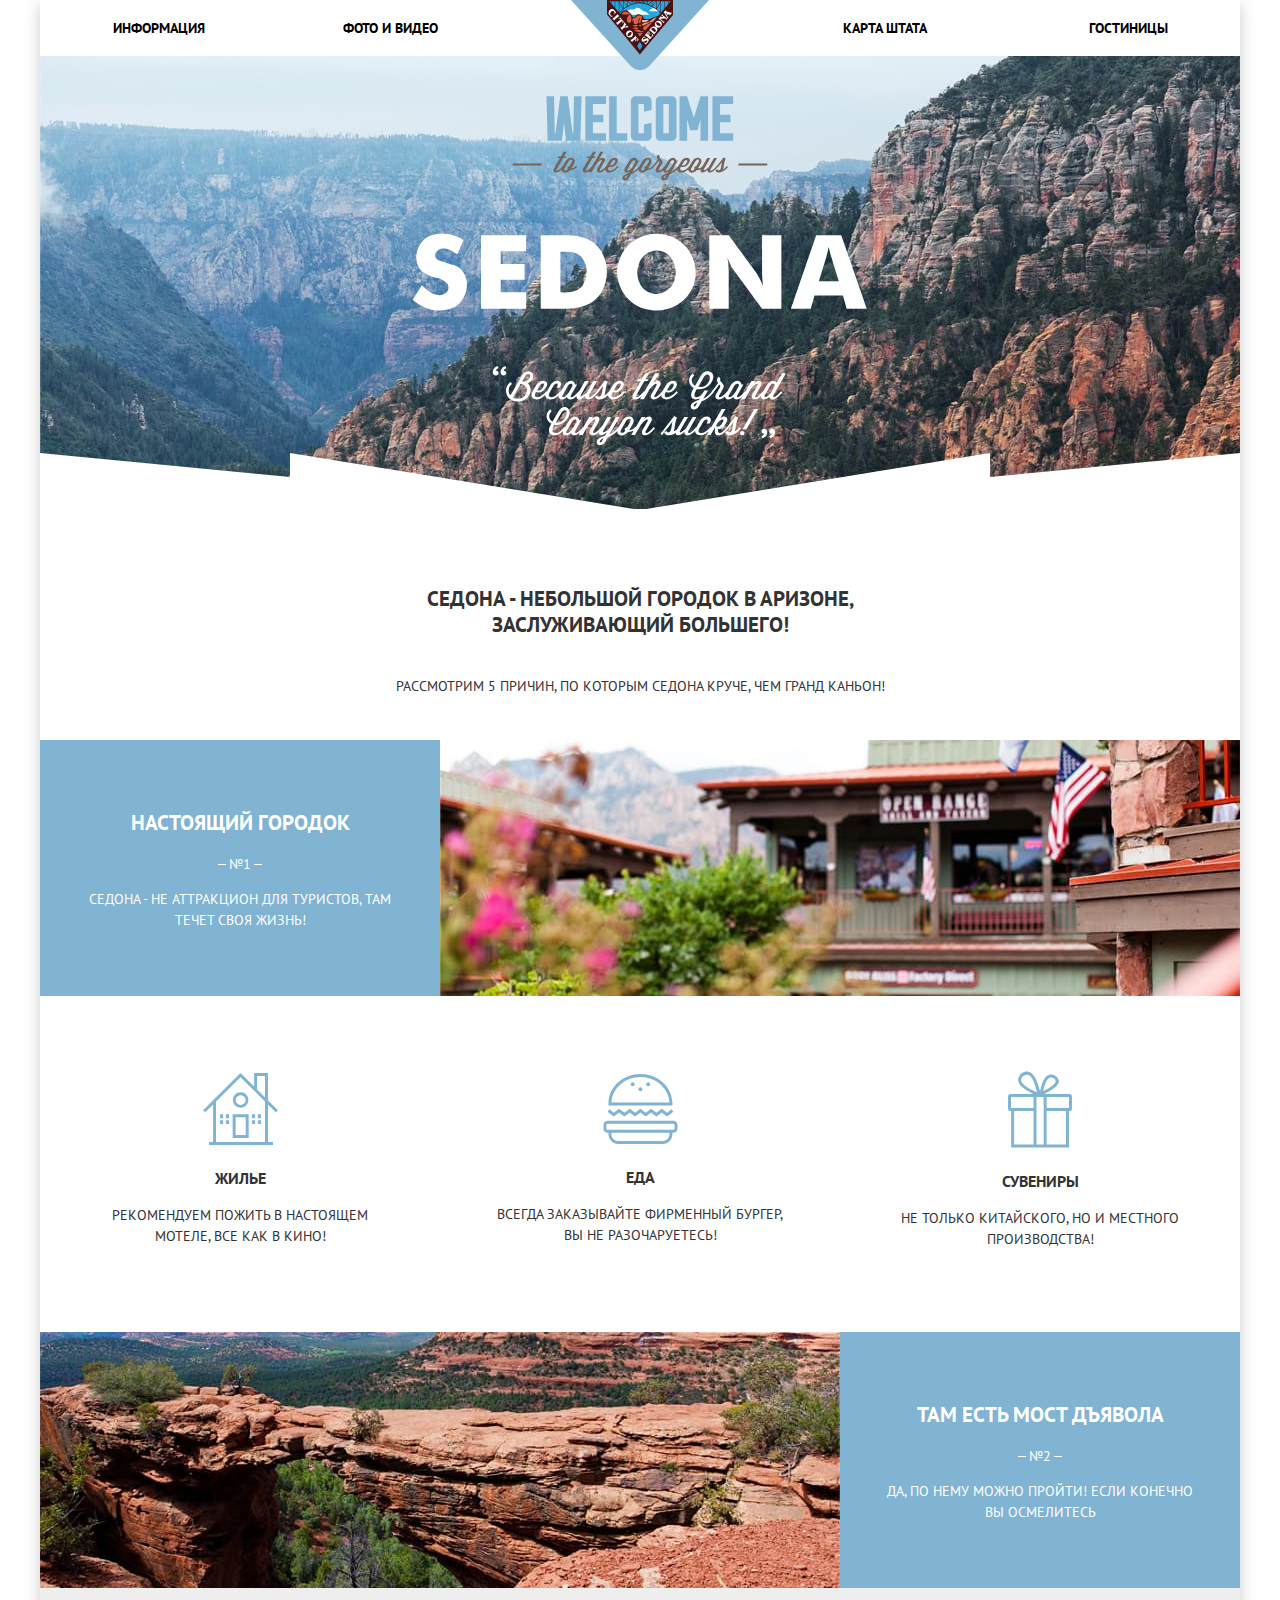
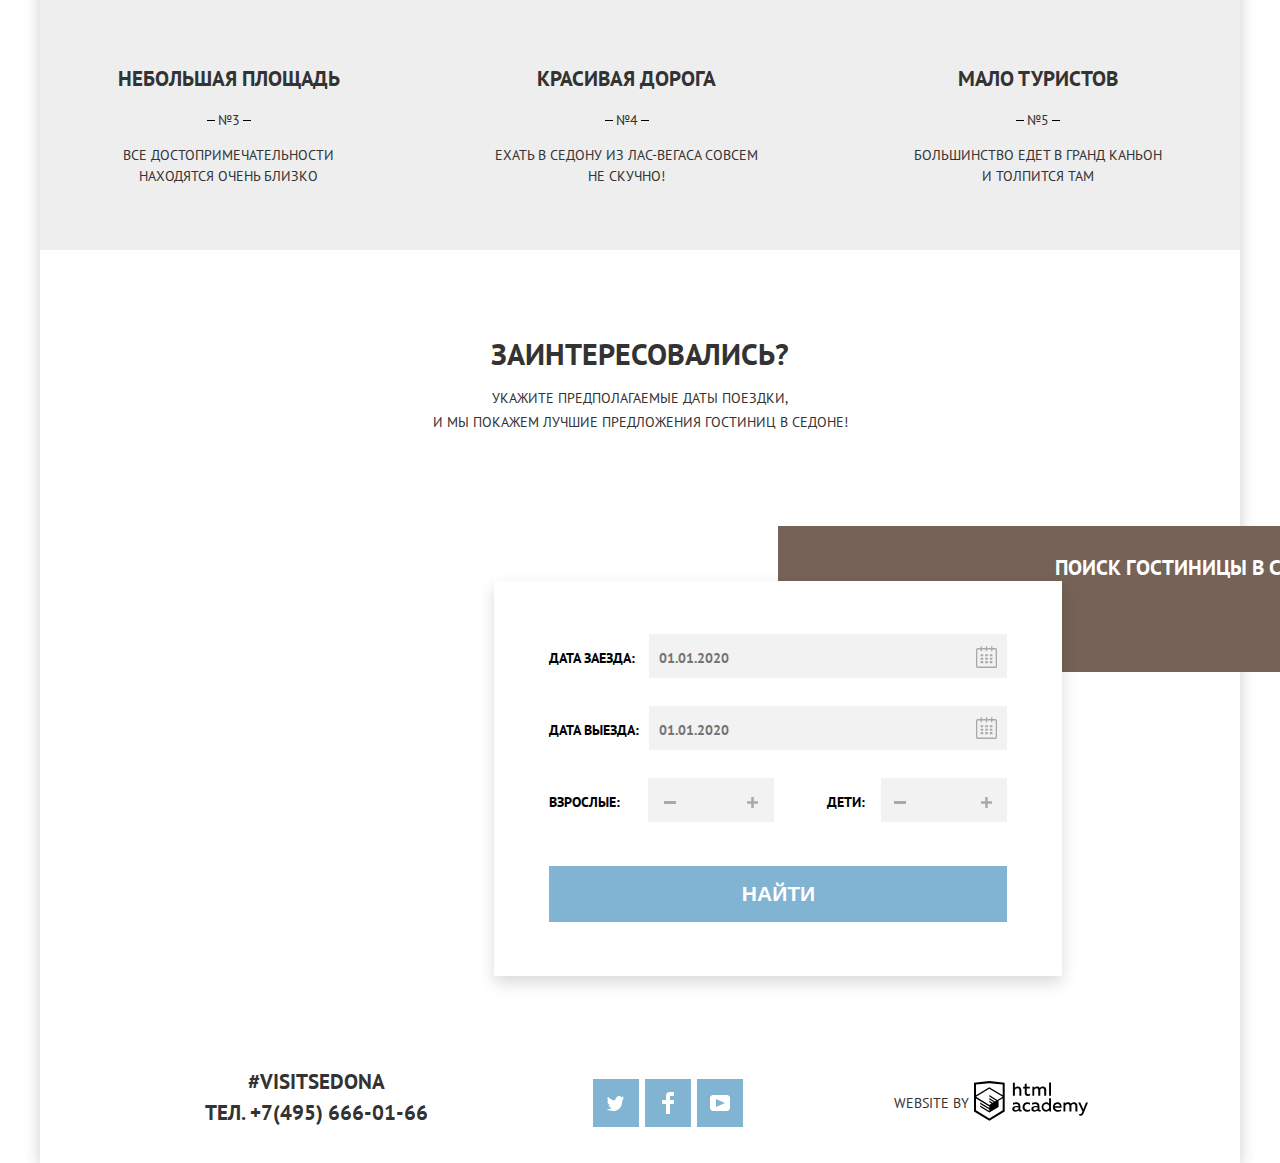
==== commit 101ef56c: "hotels.html готова" ====
--- a/index.html
+++ b/index.html
@@ -153,7 +153,60 @@
           <a class="button button-booking" href="blank.html">Поиск гостиницы в Седоне</a>
           </div>
          </section>
-
+          
+          <div class="modal modal-show">
+      
+            <form class="search-form" action="https://echo.htmlacademy.ru" method="post">
+            <div class="modal-inner">
+             <p class="date">
+              <label for="checkin-date">Дата заезда:</label>
+                                
+              <input class="checkin-date" id="checkin-date" type="text" name="date" placeholder="01.01.2020" required>
+              <svg class="calendar-icon-1" width="21" height="23" viewBox="0 0 21 23" xmlns="http://www.w3.org/2000/svg">
+               <path fill-rule="evenodd" clip-rule="evenodd" d="M16.406 3.02498H19.251C20.217 3.02498 21 3.84698 21 4.86198V21.164C21 22.179 20.217 23 19.251 23H1.75C0.784 23 0 22.179 0 21.164V4.86198C0 3.84698 0.784 3.02498 1.75 3.02498H4.593V1.64798C4.593 1.26698 4.887 0.958984 5.25 0.958984C5.612 0.958984 5.906 1.26698 5.906 1.64798V3.02498H9.844V1.64798C9.844 1.26698 10.138 0.958984 10.501 0.958984C10.862 0.958984 11.156 1.26698 11.156 1.64798V3.02498H15.094V1.64798C15.094 1.26698 15.387 0.958984 15.75 0.958984C16.112 0.958984 16.406 1.26698 16.406 1.64798V3.02498ZM19.5646 21.484C19.6466 21.3979 19.691 21.2828 19.688 21.164H19.689V4.86198C19.689 4.60898 19.493 4.40298 19.252 4.40298H16.407V5.78098C16.407 6.16198 16.113 6.46998 15.751 6.46998C15.388 6.46998 15.095 6.16198 15.095 5.78098V4.40298H11.157V5.78098C11.157 6.16198 10.863 6.46998 10.502 6.46998C10.139 6.46998 9.845 6.16198 9.845 5.78098V4.40298H5.907V5.78098C5.907 6.16198 5.613 6.46998 5.251 6.46998C4.888 6.46998 4.594 6.16198 4.594 5.78098V4.40298H1.75C1.50263 4.40953 1.30696 4.61458 1.312 4.86198V21.164C1.30696 21.4114 1.50263 21.6164 1.75 21.623H19.251C19.3698 21.6201 19.4826 21.5701 19.5646 21.484Z" />
+               <path fill-rule="evenodd" clip-rule="evenodd" d="M4.59399 9.2251H7.21899V11.2911H4.59399V9.2251ZM4.59399 12.6681H7.21899V14.7351H4.59399V12.6681ZM7.21899 16.1121H4.59399V18.1781H7.21899V16.1121ZM9.18799 16.1121H11.813V18.1781H9.18799V16.1121ZM11.813 12.6681H9.18799V14.7351H11.813V12.6681ZM9.18799 9.2251H11.813V11.2911H9.18799V9.2251ZM16.406 16.1121H13.781V18.1781H16.406V16.1121ZM13.781 12.6681H16.406V14.7351H13.781V12.6681ZM16.406 9.2251H13.781V11.2911H16.406V9.2251Z" />
+              </svg>          
+            </p>
+            <p class="date">
+              <label for="checkout-date">Дата выезда:</label>                  
+              <input class="checkout-date" id="checkout-date" type="text" name="date" placeholder="01.01.2020" required>   
+              <svg class="calendar-icon-2" width="21" height="23" viewBox="0 0 21 23"  xmlns="http://www.w3.org/2000/svg">
+               <path fill-rule="evenodd" clip-rule="evenodd" d="M16.406 3.02498H19.251C20.217 3.02498 21 3.84698 21 4.86198V21.164C21 22.179 20.217 23 19.251 23H1.75C0.784 23 0 22.179 0 21.164V4.86198C0 3.84698 0.784 3.02498 1.75 3.02498H4.593V1.64798C4.593 1.26698 4.887 0.958984 5.25 0.958984C5.612 0.958984 5.906 1.26698 5.906 1.64798V3.02498H9.844V1.64798C9.844 1.26698 10.138 0.958984 10.501 0.958984C10.862 0.958984 11.156 1.26698 11.156 1.64798V3.02498H15.094V1.64798C15.094 1.26698 15.387 0.958984 15.75 0.958984C16.112 0.958984 16.406 1.26698 16.406 1.64798V3.02498ZM19.5646 21.484C19.6466 21.3979 19.691 21.2828 19.688 21.164H19.689V4.86198C19.689 4.60898 19.493 4.40298 19.252 4.40298H16.407V5.78098C16.407 6.16198 16.113 6.46998 15.751 6.46998C15.388 6.46998 15.095 6.16198 15.095 5.78098V4.40298H11.157V5.78098C11.157 6.16198 10.863 6.46998 10.502 6.46998C10.139 6.46998 9.845 6.16198 9.845 5.78098V4.40298H5.907V5.78098C5.907 6.16198 5.613 6.46998 5.251 6.46998C4.888 6.46998 4.594 6.16198 4.594 5.78098V4.40298H1.75C1.50263 4.40953 1.30696 4.61458 1.312 4.86198V21.164C1.30696 21.4114 1.50263 21.6164 1.75 21.623H19.251C19.3698 21.6201 19.4826 21.5701 19.5646 21.484Z" />
+               <path fill-rule="evenodd" clip-rule="evenodd" d="M4.59399 9.2251H7.21899V11.2911H4.59399V9.2251ZM4.59399 12.6681H7.21899V14.7351H4.59399V12.6681ZM7.21899 16.1121H4.59399V18.1781H7.21899V16.1121ZM9.18799 16.1121H11.813V18.1781H9.18799V16.1121ZM11.813 12.6681H9.18799V14.7351H11.813V12.6681ZM9.18799 9.2251H11.813V11.2911H9.18799V9.2251ZM16.406 16.1121H13.781V18.1781H16.406V16.1121ZM13.781 12.6681H16.406V14.7351H13.781V12.6681ZM16.406 9.2251H13.781V11.2911H16.406V9.2251Z" />
+               </svg>
+            </p>
+            <div class="amount">
+            <div class="adults-amount">  
+            <p>
+              <label for="adults">Взрослые:</label>     
+              
+              <svg class="minus" width="12" height="3" viewBox="0 0 12 3" xmlns="http://www.w3.org/2000/svg">
+               <rect width="12" height="3" />
+               </svg>
+               <svg class="plus" width="11" height="11" viewBox="0 0 11 11" xmlns="http://www.w3.org/2000/svg">
+                 <path fill-rule="evenodd" clip-rule="evenodd" d="M4.23086 6.76932V11H6.76932V6.76932H11V4.23086H6.76932V0H4.23085V4.23086H0V6.76932H4.23086Z" />
+              </svg> 
+                      
+              <input class="adults" id="adults" type="number" name="adults" >     
+              </p>
+            </div>
+            <div class="childs-amount">
+            <p>
+              <label for="childs">Дети:</label>   
+              <svg class="minus-childs" width="12" height="3" viewBox="0 0 12 3" xmlns="http://www.w3.org/2000/svg">
+               <rect width="12" height="3"/>
+               </svg>
+               <svg class="plus-childs" width="11" height="11" viewBox="0 0 11 11" xmlns="http://www.w3.org/2000/svg">
+                 <path fill-rule="evenodd" clip-rule="evenodd" d="M4.23086 6.76932V11H6.76932V6.76932H11V4.23086H6.76932V0H4.23085V4.23086H0V6.76932H4.23086Z" />
+               </svg>          
+              <input class="childs" id="childs" type="number" name="childs" >     
+            </p>
+            </div>
+            </div>
+            <button class="button button-search" type="submit">Найти</button>
+           </div>
+           </form>  
+         </div>
          
          <div class="map">
            <h2 class="visually-hidden">Как добраться</h2>
@@ -174,7 +227,6 @@
               тел. +7(495) 666-01-66
             </p>      
           </section>
-    
 
       <section class="footer-social">
         <h2 class="visually-hidden">Давайте дружить</h2>
@@ -206,59 +258,7 @@
       </div>
     </footer>
 
-    <section class="modal modal-show">
-      
-       <form class="search-form" action="https://echo.htmlacademy.ru" method="post">
-       <div class="modal-inner">
-        <p class="date">
-         <label for="checkin-date">Дата заезда:</label>
-                           
-         <input class="checkin-date" id="checkin-date" type="text" name="date" placeholder="01.01.2020" required>
-         <svg class="calendar-icon-1" width="21" height="23" viewBox="0 0 21 23" xmlns="http://www.w3.org/2000/svg">
-          <path fill-rule="evenodd" clip-rule="evenodd" d="M16.406 3.02498H19.251C20.217 3.02498 21 3.84698 21 4.86198V21.164C21 22.179 20.217 23 19.251 23H1.75C0.784 23 0 22.179 0 21.164V4.86198C0 3.84698 0.784 3.02498 1.75 3.02498H4.593V1.64798C4.593 1.26698 4.887 0.958984 5.25 0.958984C5.612 0.958984 5.906 1.26698 5.906 1.64798V3.02498H9.844V1.64798C9.844 1.26698 10.138 0.958984 10.501 0.958984C10.862 0.958984 11.156 1.26698 11.156 1.64798V3.02498H15.094V1.64798C15.094 1.26698 15.387 0.958984 15.75 0.958984C16.112 0.958984 16.406 1.26698 16.406 1.64798V3.02498ZM19.5646 21.484C19.6466 21.3979 19.691 21.2828 19.688 21.164H19.689V4.86198C19.689 4.60898 19.493 4.40298 19.252 4.40298H16.407V5.78098C16.407 6.16198 16.113 6.46998 15.751 6.46998C15.388 6.46998 15.095 6.16198 15.095 5.78098V4.40298H11.157V5.78098C11.157 6.16198 10.863 6.46998 10.502 6.46998C10.139 6.46998 9.845 6.16198 9.845 5.78098V4.40298H5.907V5.78098C5.907 6.16198 5.613 6.46998 5.251 6.46998C4.888 6.46998 4.594 6.16198 4.594 5.78098V4.40298H1.75C1.50263 4.40953 1.30696 4.61458 1.312 4.86198V21.164C1.30696 21.4114 1.50263 21.6164 1.75 21.623H19.251C19.3698 21.6201 19.4826 21.5701 19.5646 21.484Z" />
-          <path fill-rule="evenodd" clip-rule="evenodd" d="M4.59399 9.2251H7.21899V11.2911H4.59399V9.2251ZM4.59399 12.6681H7.21899V14.7351H4.59399V12.6681ZM7.21899 16.1121H4.59399V18.1781H7.21899V16.1121ZM9.18799 16.1121H11.813V18.1781H9.18799V16.1121ZM11.813 12.6681H9.18799V14.7351H11.813V12.6681ZM9.18799 9.2251H11.813V11.2911H9.18799V9.2251ZM16.406 16.1121H13.781V18.1781H16.406V16.1121ZM13.781 12.6681H16.406V14.7351H13.781V12.6681ZM16.406 9.2251H13.781V11.2911H16.406V9.2251Z" />
-         </svg>          
-       </p>
-       <p class="date">
-         <label for="checkout-date">Дата выезда:</label>                  
-         <input class="checkout-date" id="checkout-date" type="text" name="date" placeholder="01.01.2020" required>   
-         <svg class="calendar-icon-2" width="21" height="23" viewBox="0 0 21 23"  xmlns="http://www.w3.org/2000/svg">
-          <path fill-rule="evenodd" clip-rule="evenodd" d="M16.406 3.02498H19.251C20.217 3.02498 21 3.84698 21 4.86198V21.164C21 22.179 20.217 23 19.251 23H1.75C0.784 23 0 22.179 0 21.164V4.86198C0 3.84698 0.784 3.02498 1.75 3.02498H4.593V1.64798C4.593 1.26698 4.887 0.958984 5.25 0.958984C5.612 0.958984 5.906 1.26698 5.906 1.64798V3.02498H9.844V1.64798C9.844 1.26698 10.138 0.958984 10.501 0.958984C10.862 0.958984 11.156 1.26698 11.156 1.64798V3.02498H15.094V1.64798C15.094 1.26698 15.387 0.958984 15.75 0.958984C16.112 0.958984 16.406 1.26698 16.406 1.64798V3.02498ZM19.5646 21.484C19.6466 21.3979 19.691 21.2828 19.688 21.164H19.689V4.86198C19.689 4.60898 19.493 4.40298 19.252 4.40298H16.407V5.78098C16.407 6.16198 16.113 6.46998 15.751 6.46998C15.388 6.46998 15.095 6.16198 15.095 5.78098V4.40298H11.157V5.78098C11.157 6.16198 10.863 6.46998 10.502 6.46998C10.139 6.46998 9.845 6.16198 9.845 5.78098V4.40298H5.907V5.78098C5.907 6.16198 5.613 6.46998 5.251 6.46998C4.888 6.46998 4.594 6.16198 4.594 5.78098V4.40298H1.75C1.50263 4.40953 1.30696 4.61458 1.312 4.86198V21.164C1.30696 21.4114 1.50263 21.6164 1.75 21.623H19.251C19.3698 21.6201 19.4826 21.5701 19.5646 21.484Z" />
-          <path fill-rule="evenodd" clip-rule="evenodd" d="M4.59399 9.2251H7.21899V11.2911H4.59399V9.2251ZM4.59399 12.6681H7.21899V14.7351H4.59399V12.6681ZM7.21899 16.1121H4.59399V18.1781H7.21899V16.1121ZM9.18799 16.1121H11.813V18.1781H9.18799V16.1121ZM11.813 12.6681H9.18799V14.7351H11.813V12.6681ZM9.18799 9.2251H11.813V11.2911H9.18799V9.2251ZM16.406 16.1121H13.781V18.1781H16.406V16.1121ZM13.781 12.6681H16.406V14.7351H13.781V12.6681ZM16.406 9.2251H13.781V11.2911H16.406V9.2251Z" />
-          </svg>
-       </p>
-       <div class="amount">
-       <div class="adults-amount">  
-       <p>
-         <label for="adults">Взрослые:</label>     
-         
-         <svg class="minus" width="12" height="3" viewBox="0 0 12 3" xmlns="http://www.w3.org/2000/svg">
-          <rect width="12" height="3" />
-          </svg>
-          <svg class="plus" width="11" height="11" viewBox="0 0 11 11" xmlns="http://www.w3.org/2000/svg">
-            <path fill-rule="evenodd" clip-rule="evenodd" d="M4.23086 6.76932V11H6.76932V6.76932H11V4.23086H6.76932V0H4.23085V4.23086H0V6.76932H4.23086Z" />
-         </svg> 
-                 
-         <input class="adults" id="adults" type="number" name="adults" >     
-         </p>
-       </div>
-       <div class="childs-amount">
-       <p>
-         <label for="childs">Дети:</label>   
-         <svg class="minus-childs" width="12" height="3" viewBox="0 0 12 3" xmlns="http://www.w3.org/2000/svg">
-          <rect width="12" height="3"/>
-          </svg>
-          <svg class="plus-childs" width="11" height="11" viewBox="0 0 11 11" xmlns="http://www.w3.org/2000/svg">
-            <path fill-rule="evenodd" clip-rule="evenodd" d="M4.23086 6.76932V11H6.76932V6.76932H11V4.23086H6.76932V0H4.23085V4.23086H0V6.76932H4.23086Z" />
-          </svg>          
-         <input class="childs" id="childs" type="number" name="childs" >     
-       </p>
-       </div>
-       </div>
-       <button class="button button-search" type="submit">Найти</button>
-      </div>
-      </form>  
-      </section>
+    
     <script src="js/popup.js"></script>
   </div>
   </body>
--- a/css/style.css
+++ b/css/style.css
@@ -110,6 +110,7 @@
 }
 
 .search .button-booking {
+  position: absolute;
   background-color: var(--basic-dark);
   font-size: 21px;
   width: 568px;
@@ -240,7 +241,6 @@
 }
 
 .search-form {
-  /*padding: 55px;*/
   width: 568px;
   height: 395px;
 }
@@ -492,6 +492,11 @@
   color: var(--basic-dark);
 }
 
+.header .menu-right .current-page {
+  color: var(--basic-dark);
+  cursor: pointer;
+}
+
 .booking {
   display: flex;
   flex-direction: column;
@@ -506,6 +511,7 @@
   top: 2126px;
   left: 494px;
   width: 568px;
+  height: 86px;
 }
 
 .sedona-info {
@@ -516,7 +522,6 @@
 
 .footer {
   position: relative; 
-  bottom: 0;
   z-index: 999;
   background: rgba(255, 255, 255, 0.9);
 }
@@ -533,7 +538,8 @@
 .footer-contacts {
   display: flex;
   flex-direction: column;
-  justify-content: center;
+  justify-content: flex-start;
+  height: 78px;
   align-items: center;
   line-height: 36px;
   margin: 0;
@@ -585,6 +591,15 @@
   fill: var(--basic-light-grey);
 }
 
+.footer-hotels {
+  display: flex;
+  justify-content: space-around;
+  align-items: center;
+  height: 120px;
+  width: 1050px;
+  padding: 0;
+  margin: 0 auto;
+}
 
 /* main */
 
@@ -700,24 +715,22 @@
   padding: 0;
 }
 
-.map p {
+.map {
   position: relative;
   z-index: 1;
+  margin-bottom: -125px;
 }
 
 .map iframe {
-  position: relative;
-  z-index: 1;
+ 
   border: none;
 }
 
-.map-image {
-  position: absolute;
-  z-index: 1;
-  margin: 0;
-}
-
 /* hotels.html */
+
+.page-catalog {
+  height: 540px;
+}
 
 .header {
   font-weight: bold;
@@ -731,17 +744,6 @@
 }
 
 .form-container {
-  height: 217px;
-}
-
-.form-container::before {
-  content:"";
-  position: absolute; 
-  left: 0;
-  right: 0;
-  top: 56px; 
-  bottom: 0;
-  z-index: -1;
   width: 1200px;
   height: 217px;
   margin: 0 auto;
@@ -758,6 +760,8 @@
   height: 217px;
   font-size: 16px;
   line-height: 21px;
+  padding-left: 72px;
+  padding-right: 72px;
   color: var(--basic-white);
 }
 
@@ -788,21 +792,30 @@
   flex-direction: column;
   justify-content: space-between;
   height: 452px;
-  margin: 0;
-  padding: 30px 0;
+  padding: 0;
+  margin: 0;
   list-style: none;
 }
 
 .hotel-wrap {
   display: flex;
   justify-content: flex-start;
+  padding-left: 72px;
+  height: 90px;
 }
 
 .hotels-list .hotel-intro {
   display: flex;
   flex-direction: row;
   justify-content: space-between;
+  padding-top: 30px;
+  padding-bottom: 30px;
+  border-bottom: 1px solid var(--basic-light);
 } 
+
+.hotels-list .hotel-intro:first-child {
+  border-top: 1px solid var(--basic-light);
+}
 
 .hotel-info-wrapper {
   display: flex;
@@ -837,6 +850,7 @@
   justify-content: space-between;
   align-items: center;
   height: 87px;
+  margin: 0 auto;
 }
 
 .result {
@@ -844,6 +858,11 @@
   justify-content: space-between;
   align-items: baseline;
   width: 517px;
+  padding-left: 72px;
+}
+
+.up-down-btn {
+  padding-right: 72px;
 }
 
 .found {
@@ -956,6 +975,7 @@
   display: flex;
   flex-direction: column;
   justify-content: space-between;
+  padding-right: 72px;
 }
 
 .rating-range {
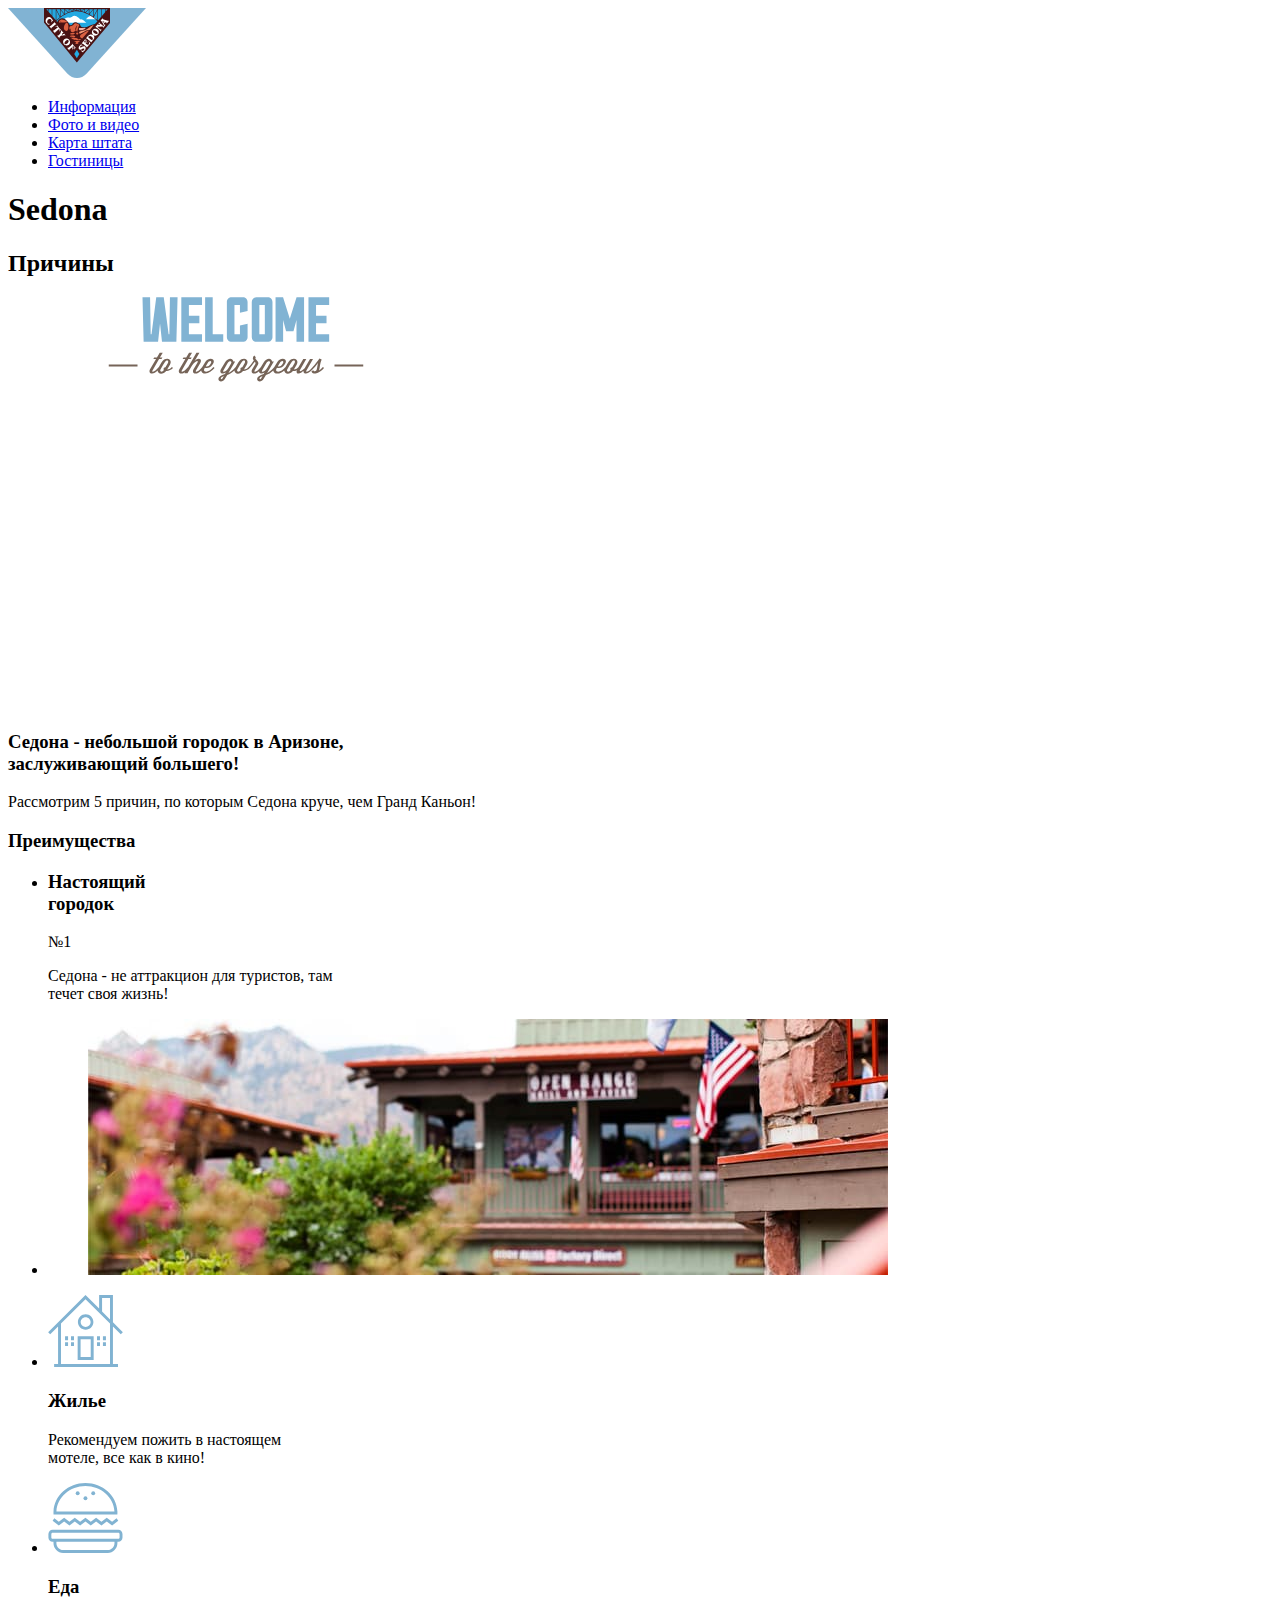
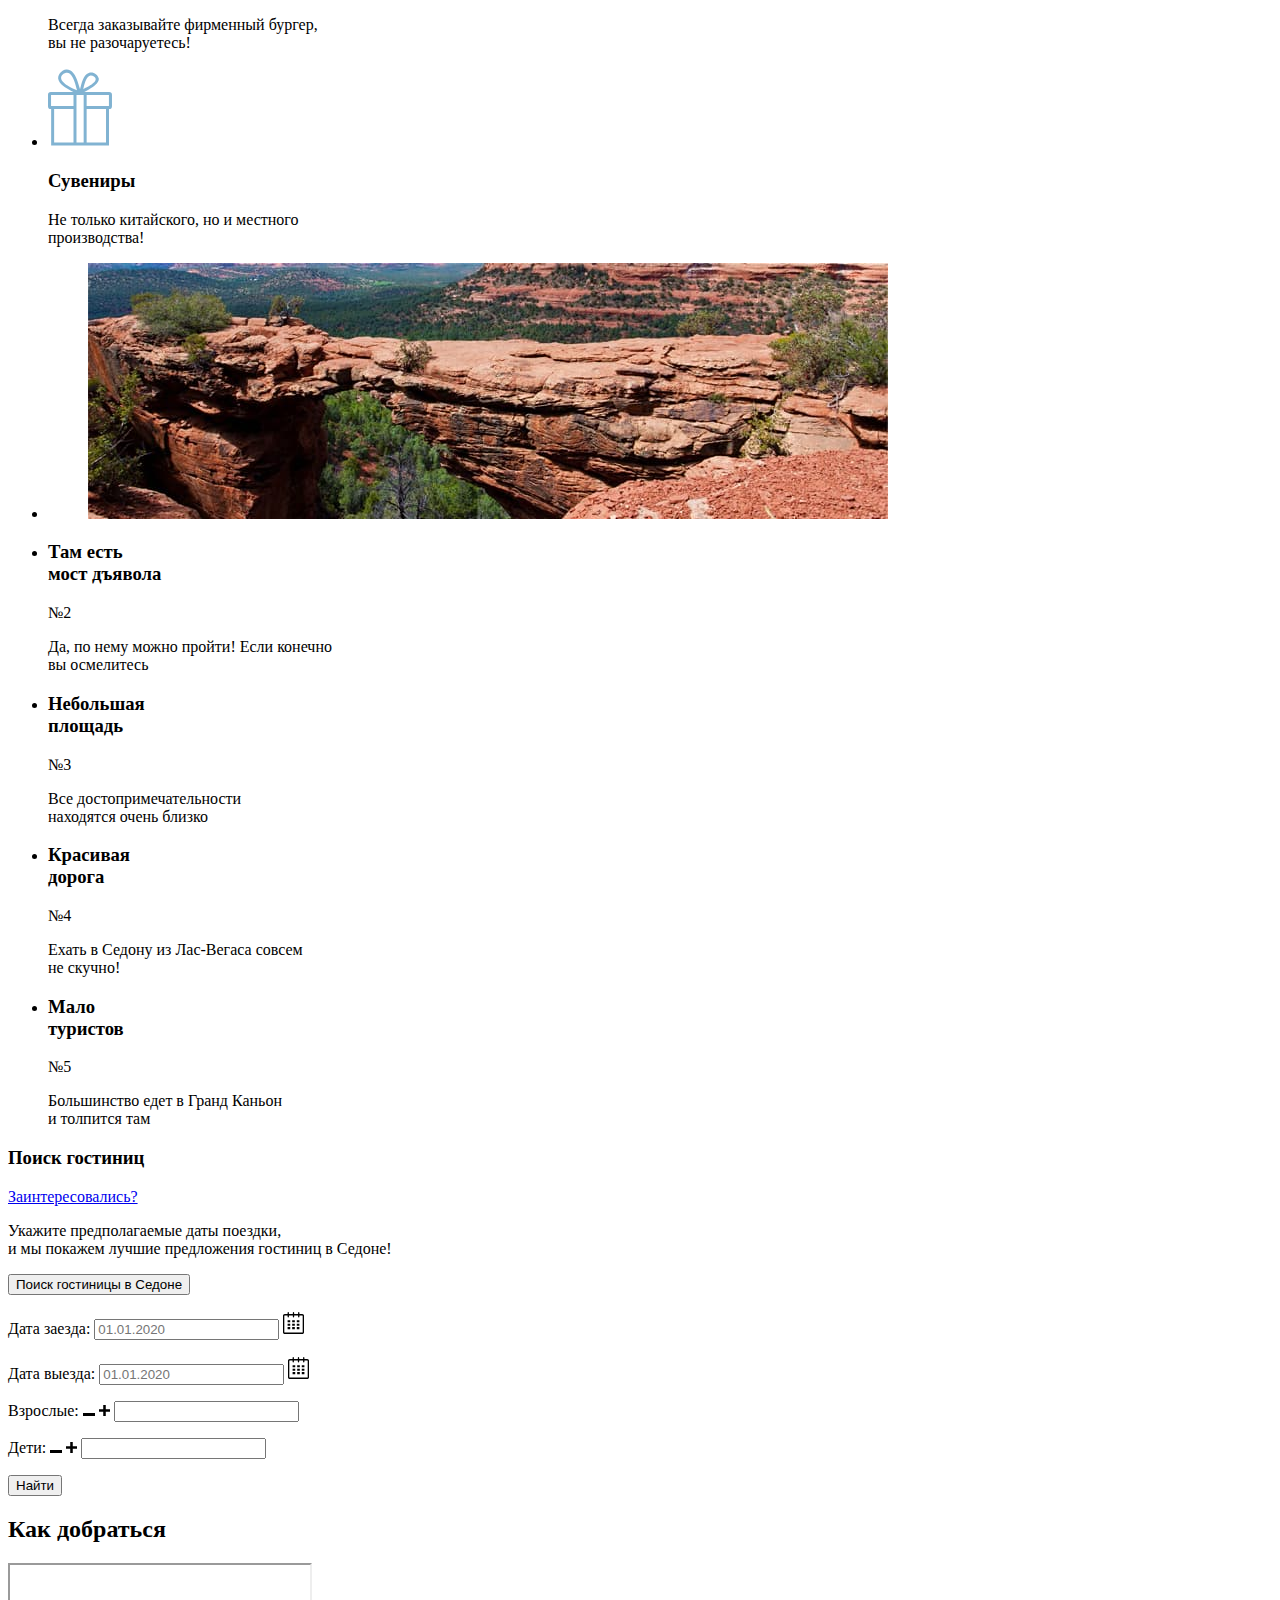
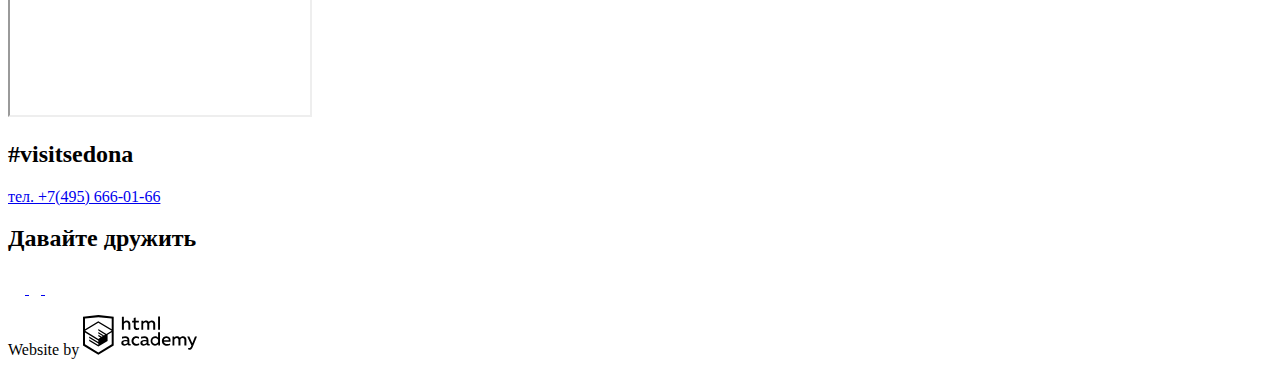
==== commit cc273eb5: "index.html, hotels.html last update" ====
--- a/index.html
+++ b/index.html
@@ -5,7 +5,7 @@
     <title>Седона</title>
     <link href="https://fonts.googleapis.com/css2?family=PT+Sans:wght@400;700&display=swap" rel="stylesheet">
     <link href="css/normalize.css" rel="stylesheet">
-    <link href="css/style.css" rel="stylesheet">
+    <link href="css/style_min.css" rel="stylesheet">
   </head>
 
   <body class="page-body">
@@ -16,20 +16,13 @@
          <nav class="header-navigation">
            <img class="logo" src="img/logo-sedona.svg" width="138" height="70" alt="Логотип города Седона"> 
             <ul class="site-navigation">
-             <ul class="menu-left">
-              <li><a href="blank.html">Информация</a></li>
-              <li><a href="blank.html">Фото и видео</a></li>
-             </ul>
-             <ul class="menu-right">
-              <li><a href="blank.html">Карта штата</a></li>
+              <li><a href="#">Информация</a></li>
+              <li><a href="#">Фото и видео</a></li>
+              <li><a href="#">Карта штата</a></li>
               <li><a href="hotels.html">Гостиницы</a></li>
-             </ul>
-             <div class="header-image">
-              <img src="img/intro-welcome.svg" width="456" height="350" alt="Добро пожаловать в Седону">
-            </div>
             </ul>
            </nav>
-          <img class="mask" src="img/shape.png" width="1200" height="57">
+         
         </div>      
       </header>
 
@@ -38,11 +31,17 @@
          
          <section class="intro">
            <h2 class="visually-hidden">Причины</h2>
-            <h3>Седона - небольшой городок в Аризоне,<br> 
+           <div class="intro-image">
+            <img src="img/intro-welcome.svg" width="456" height="350" alt="Добро пожаловать в Седону">
+          </div>
+          <img class="mask" src="img/shape.png" width="1200" height="57" alt="mask"> 
+          <div class="intro-sedona">  
+          <h3>Седона - небольшой городок в Аризоне,<br> 
              заслуживающий большего!</h3>
             <p>
              Рассмотрим 5 причин, по которым Седона круче, чем Гранд Каньон!
             </p>
+            </div>
          </section>
 
         <div class="wrapper">
@@ -51,7 +50,7 @@
            
           <ul class="features-list"> 
             <li class="list-bg">
-              <h3>Настоящий городок</h3>
+              <h3>Настоящий<br>городок</h3>
               <span class="order-number-w">
                 №1
               </span>
@@ -98,7 +97,7 @@
               </figure>
             </li> 
             <li class="list-bg">
-              <h3>Там есть мост дъявола</h3>
+              <h3>Там есть<br> мост дъявола</h3>
               <span class="order-number-w">
                 №2
               </span>
@@ -110,29 +109,29 @@
 
            <ul class="features-list-second">
             <li>
-              <h3>Небольшая площадь</h3>
+              <h3>Небольшая<br>площадь</h3>
               <span class="order-number-b">
                 №3
               </span>
-              <p>
+              <p class="sedona-feature">
                 Все достопримечательности<br> находятся очень близко
               </p>
             </li>
             <li>
-              <h3>Красивая дорога</h3>
+              <h3>Красивая<br>дорога</h3>
               <span class="order-number-b">
                 №4
               </span>
-              <p>
+              <p class="sedona-feature">
                 Ехать в Седону из Лас-Вегаса совсем<br> не скучно!
               </p>
             </li>
             <li>
-              <h3>Мало туристов</h3>
+              <h3>Мало<br>туристов</h3>
               <span class="order-number-b">
                 №5
               </span>
-              <p>
+              <p class= "sedona-feature">
                 Большинство едет в Гранд Каньон<br> и толпится там
               </p>
             </li>
@@ -142,26 +141,25 @@
          </div>
 
          <section class="booking">
+          <h3 class="visually-hidden">Поиск гостиниц</h3>
           <div class="booking-intro">
-          <a class="button-form" href="blank.html">Заинтересовались?</a>
-           <p>
+          <a class="button-form" href="#">Заинтересовались?</a>
+           <p class="trip-dates">
              Укажите предполагаемые даты поездки,<br>
              и мы покажем лучшие предложения гостиниц в Седоне!
            </p>
           </div>
-          <div class="search">
-          <a class="button button-booking" href="blank.html">Поиск гостиницы в Седоне</a>
-          </div>
-         </section>
+          <button type="button" class="button search-button-booking">Поиск гостиницы в Седоне</button>
+        </section>
           
-          <div class="modal modal-show">
+          <div class="modal">
       
             <form class="search-form" action="https://echo.htmlacademy.ru" method="post">
             <div class="modal-inner">
              <p class="date">
               <label for="checkin-date">Дата заезда:</label>
                                 
-              <input class="checkin-date" id="checkin-date" type="text" name="date" placeholder="01.01.2020" required>
+              <input class="checkin-date" id="checkin-date" type="text" name="date" placeholder="01.01.2020">
               <svg class="calendar-icon-1" width="21" height="23" viewBox="0 0 21 23" xmlns="http://www.w3.org/2000/svg">
                <path fill-rule="evenodd" clip-rule="evenodd" d="M16.406 3.02498H19.251C20.217 3.02498 21 3.84698 21 4.86198V21.164C21 22.179 20.217 23 19.251 23H1.75C0.784 23 0 22.179 0 21.164V4.86198C0 3.84698 0.784 3.02498 1.75 3.02498H4.593V1.64798C4.593 1.26698 4.887 0.958984 5.25 0.958984C5.612 0.958984 5.906 1.26698 5.906 1.64798V3.02498H9.844V1.64798C9.844 1.26698 10.138 0.958984 10.501 0.958984C10.862 0.958984 11.156 1.26698 11.156 1.64798V3.02498H15.094V1.64798C15.094 1.26698 15.387 0.958984 15.75 0.958984C16.112 0.958984 16.406 1.26698 16.406 1.64798V3.02498ZM19.5646 21.484C19.6466 21.3979 19.691 21.2828 19.688 21.164H19.689V4.86198C19.689 4.60898 19.493 4.40298 19.252 4.40298H16.407V5.78098C16.407 6.16198 16.113 6.46998 15.751 6.46998C15.388 6.46998 15.095 6.16198 15.095 5.78098V4.40298H11.157V5.78098C11.157 6.16198 10.863 6.46998 10.502 6.46998C10.139 6.46998 9.845 6.16198 9.845 5.78098V4.40298H5.907V5.78098C5.907 6.16198 5.613 6.46998 5.251 6.46998C4.888 6.46998 4.594 6.16198 4.594 5.78098V4.40298H1.75C1.50263 4.40953 1.30696 4.61458 1.312 4.86198V21.164C1.30696 21.4114 1.50263 21.6164 1.75 21.623H19.251C19.3698 21.6201 19.4826 21.5701 19.5646 21.484Z" />
                <path fill-rule="evenodd" clip-rule="evenodd" d="M4.59399 9.2251H7.21899V11.2911H4.59399V9.2251ZM4.59399 12.6681H7.21899V14.7351H4.59399V12.6681ZM7.21899 16.1121H4.59399V18.1781H7.21899V16.1121ZM9.18799 16.1121H11.813V18.1781H9.18799V16.1121ZM11.813 12.6681H9.18799V14.7351H11.813V12.6681ZM9.18799 9.2251H11.813V11.2911H9.18799V9.2251ZM16.406 16.1121H13.781V18.1781H16.406V16.1121ZM13.781 12.6681H16.406V14.7351H13.781V12.6681ZM16.406 9.2251H13.781V11.2911H16.406V9.2251Z" />
@@ -169,7 +167,7 @@
             </p>
             <p class="date">
               <label for="checkout-date">Дата выезда:</label>                  
-              <input class="checkout-date" id="checkout-date" type="text" name="date" placeholder="01.01.2020" required>   
+              <input class="checkout-date" id="checkout-date" type="text" name="date" placeholder="01.01.2020">   
               <svg class="calendar-icon-2" width="21" height="23" viewBox="0 0 21 23"  xmlns="http://www.w3.org/2000/svg">
                <path fill-rule="evenodd" clip-rule="evenodd" d="M16.406 3.02498H19.251C20.217 3.02498 21 3.84698 21 4.86198V21.164C21 22.179 20.217 23 19.251 23H1.75C0.784 23 0 22.179 0 21.164V4.86198C0 3.84698 0.784 3.02498 1.75 3.02498H4.593V1.64798C4.593 1.26698 4.887 0.958984 5.25 0.958984C5.612 0.958984 5.906 1.26698 5.906 1.64798V3.02498H9.844V1.64798C9.844 1.26698 10.138 0.958984 10.501 0.958984C10.862 0.958984 11.156 1.26698 11.156 1.64798V3.02498H15.094V1.64798C15.094 1.26698 15.387 0.958984 15.75 0.958984C16.112 0.958984 16.406 1.26698 16.406 1.64798V3.02498ZM19.5646 21.484C19.6466 21.3979 19.691 21.2828 19.688 21.164H19.689V4.86198C19.689 4.60898 19.493 4.40298 19.252 4.40298H16.407V5.78098C16.407 6.16198 16.113 6.46998 15.751 6.46998C15.388 6.46998 15.095 6.16198 15.095 5.78098V4.40298H11.157V5.78098C11.157 6.16198 10.863 6.46998 10.502 6.46998C10.139 6.46998 9.845 6.16198 9.845 5.78098V4.40298H5.907V5.78098C5.907 6.16198 5.613 6.46998 5.251 6.46998C4.888 6.46998 4.594 6.16198 4.594 5.78098V4.40298H1.75C1.50263 4.40953 1.30696 4.61458 1.312 4.86198V21.164C1.30696 21.4114 1.50263 21.6164 1.75 21.623H19.251C19.3698 21.6201 19.4826 21.5701 19.5646 21.484Z" />
                <path fill-rule="evenodd" clip-rule="evenodd" d="M4.59399 9.2251H7.21899V11.2911H4.59399V9.2251ZM4.59399 12.6681H7.21899V14.7351H4.59399V12.6681ZM7.21899 16.1121H4.59399V18.1781H7.21899V16.1121ZM9.18799 16.1121H11.813V18.1781H9.18799V16.1121ZM11.813 12.6681H9.18799V14.7351H11.813V12.6681ZM9.18799 9.2251H11.813V11.2911H9.18799V9.2251ZM16.406 16.1121H13.781V18.1781H16.406V16.1121ZM13.781 12.6681H16.406V14.7351H13.781V12.6681ZM16.406 9.2251H13.781V11.2911H16.406V9.2251Z" />
@@ -177,7 +175,7 @@
             </p>
             <div class="amount">
             <div class="adults-amount">  
-            <p>
+              <p class="adults-number">
               <label for="adults">Взрослые:</label>     
               
               <svg class="minus" width="12" height="3" viewBox="0 0 12 3" xmlns="http://www.w3.org/2000/svg">
@@ -191,7 +189,7 @@
               </p>
             </div>
             <div class="childs-amount">
-            <p>
+            <p class="childs-number">
               <label for="childs">Дети:</label>   
               <svg class="minus-childs" width="12" height="3" viewBox="0 0 12 3" xmlns="http://www.w3.org/2000/svg">
                <rect width="12" height="3"/>
@@ -211,10 +209,7 @@
          <div class="map">
            <h2 class="visually-hidden">Как добраться</h2>
            <p>
-            <iframe src="https://www.google.com/maps/embed?pb=!1m18!1m12!1m3!1d215850.85849366302!2d
-            -111.86253695982631!3d34.78942613557193!2m3!1f0!2f0!3f0!3m2!1i1024!2i768!4f13.1!3m3!1m2!
-            1s0x872da132f942b00d%3A0x5548c523fa6c8efd!2sSedona%2C%20AZ%2086336%2C%20USA!5e0!3m2!1sen
-            !2sru!4v1592417960700!5m2!1sen!2sru" width="1199" height="594" frameborder="0"  allowfullscreen="" aria-hidden="false" tabindex="0"></iframe>
+            <iframe src="https://www.google.com/maps/embed?pb=!1m18!1m12!1m3!1d215850.85849366302!2d-111.86253695982631!3d34.78942613557193!2m3!1f0!2f0!3f0!3m2!1i1024!2i768!4f13.1!3m3!1m2!1s0x872da132f942b00d%3A0x5548c523fa6c8efd!2sSedona%2C%20AZ%2086336%2C%20USA!5e0!3m2!1sen!2sru!4v1592417960700!5m2!1sen!2sru"  allowfullscreen="" aria-hidden="false" tabindex="0"></iframe>
            </p>  
            </div> 
          </main>
@@ -223,24 +218,24 @@
           <div class="container">
           <section class="footer-contacts">
              <h2>#visitsedona</h2>
-            <p class="footer-phone-number">
+            <a class="footer-phone-number" href="tel:+74956660166">
               тел. +7(495) 666-01-66
-            </p>      
+            </a>      
           </section>
 
       <section class="footer-social">
         <h2 class="visually-hidden">Давайте дружить</h2>
         <div class="social">
 
-            <a class="button button-social twitter background" href="blank.html">
+            <a class="button button-social twitter background" href="#">
               <img src="img/twitter.svg" width="17" height="17" alt="Twitter">
             </a>
           
-            <a class="button button-social facebook background" href="blank.html">
+            <a class="button button-social facebook background" href="#">
               <img src="img/fb-icon.svg" width="12" height="22" alt="Facebook">
             </a>
          
-            <a class="button button-social youtube background" href="blank.html">
+            <a class="button button-social youtube background" href="#">
               <img src="img/youtube.svg" width="20" height="16" alt="YouTube">
             </a>
           
@@ -258,8 +253,7 @@
       </div>
     </footer>
 
-    
-    <script src="js/popup.js"></script>
   </div>
+    <script src="js/popup_min.js"></script>
   </body>
 </html>
